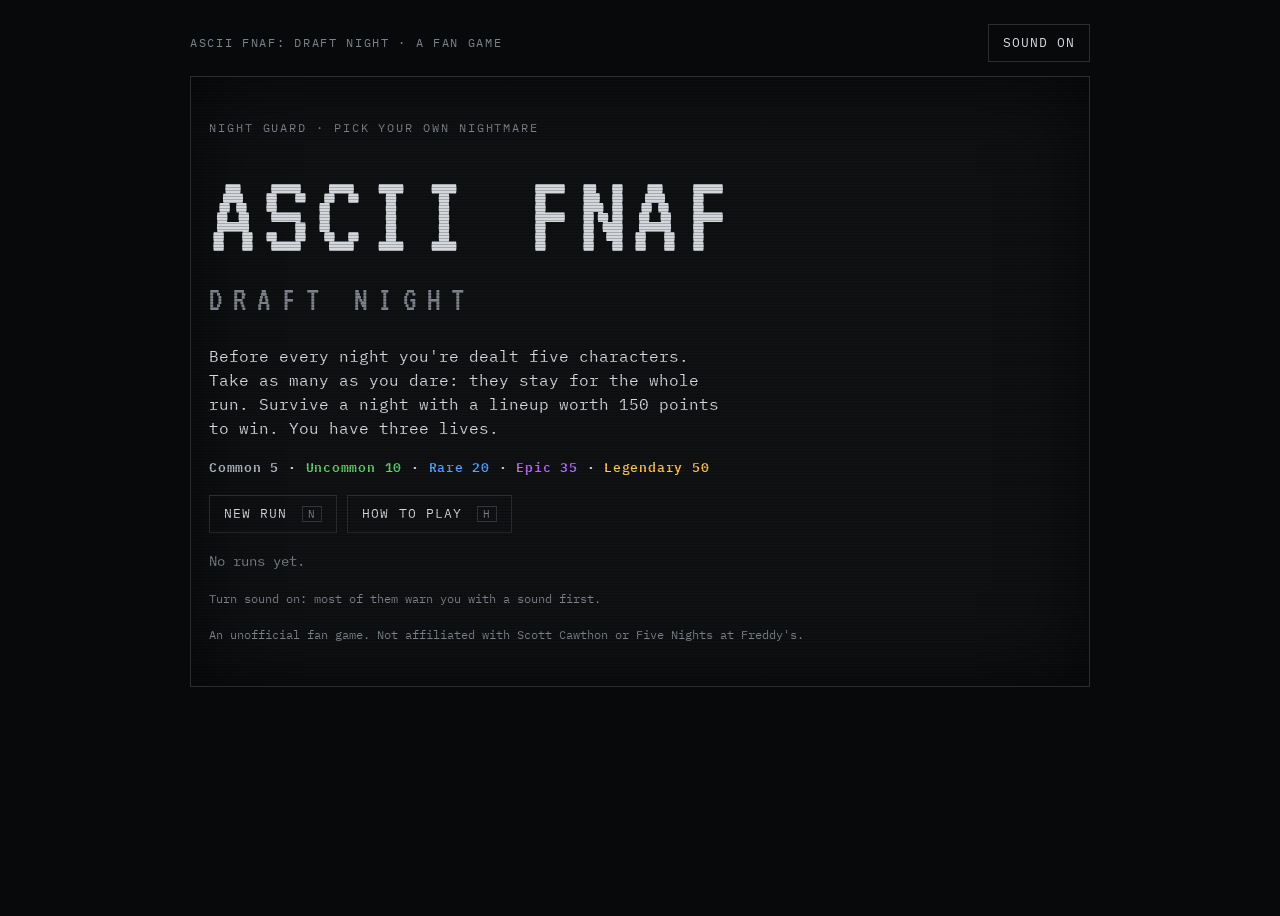
==== ascii-draft-night/index.html @ 937d6a28 "Draft Night: shorter nights (2 minutes) Each in-game hour is now 20 real seconds instead of 30. Powe" ====
<meta charset="utf-8">
<meta name="viewport" content="width=device-width, initial-scale=1">
<title>ASCII FNAF: Draft Night</title>
<!--
  =====================================================================
  index.html: the page STRUCTURE (what is on the screen).

  ASCII FNAF: Draft Night is a fan game. It is not affiliated with Scott
  Cawthon or Five Nights at Freddy's; the characters belong to their
  creator.

  This file only lists the pieces of the page: screens, buttons, empty
  boxes the game draws into. How they look lives in style.css, and what
  they do lives in the js/ folder (loaded at the very bottom).

  Note: there is no <!doctype>, <html>, <head> or <body> here on purpose.
  tools/build.js wraps the page in those for the website, and browsers
  also cope fine when you double-click this file to open it locally.
  The two <meta> lines at the very top are for that local case:
  "charset utf-8" makes symbols like ♥ display correctly, and
  "viewport" makes it fit a phone screen.

  The game has four screens, and only one is visible at a time
  (the others carry the `hidden` attribute):
    #scr-title  title screen (start or continue a run)
    #scr-pick   the pick screen: take characters for your lineup
    #scr-game   the night itself (HUD, office or monitor, controls)
    #scr-win    6 AM: on to the next night, or the run is won
  plus #scare (jumpscare and game over) and #howto ("How to play"),
  which cover the whole window.
  =====================================================================
-->
<link rel="preconnect" href="https://fonts.googleapis.com">
<link rel="preconnect" href="https://fonts.gstatic.com" crossorigin>
<link rel="stylesheet" href="https://fonts.googleapis.com/css2?family=IBM+Plex+Mono:wght@400;600&family=VT323&display=swap">
<link rel="stylesheet" href="style.css">

<div class="app">
  <div class="topbar">
    <span class="id">ASCII FNAF: Draft Night · a fan game</span>
    <button id="btnMute" type="button" aria-pressed="false">Sound on</button>
  </div>

  <div class="monitor">

    <!-- TITLE -->
    <section id="scr-title" class="title">
      <p class="eyebrow">Night guard · pick your own nightmare</p>
      <h1>ASCII FNAF</h1>
      <p class="line-tag">DRAFT NIGHT</p>
      <p class="tag-line">Before every night you're dealt five characters. Take as many as you dare: they stay for the whole run. Survive a night with a lineup worth 150 points to win. You have three lives.</p>
      <!-- The rarities and their points, filled by boot() in main.js. -->
      <p class="rarity-key" id="rarityKey"></p>
      <div class="menu">
        <button id="btnContinue" type="button" class="primary" hidden>Continue run <kbd>Enter</kbd></button>
        <button id="btnNewRun" type="button">New run <kbd>N</kbd></button>
        <button id="btnHowTitle" type="button">How to play <kbd>H</kbd></button>
      </div>
      <!-- Your records over every run, filled by renderTitle() in screens.js. -->
      <p class="best" id="recordLine"></p>
      <p class="keys">Turn sound on: most of them warn you with a sound first.</p>
      <p class="keys">An unofficial fan game. Not affiliated with Scott Cawthon or Five Nights at Freddy's.</p>
    </section>

    <!-- PICK SCREEN -->
    <section id="scr-pick" class="pick" hidden>
      <p class="eyebrow" id="pickEyebrow">Before night 1</p>
      <h2>PICK YOUR LINEUP</h2>
      <!-- Lives, points so far and the goal, filled by renderPick() in screens.js. -->
      <p class="run-status" id="runStatus"></p>
      <p class="lab">Tonight's cards: click to take or put back</p>
      <div class="cards" id="offer"></div>
      <!-- How the card you point at works. -->
      <p class="who-box" id="who" aria-live="polite"></p>
      <p class="lab" id="lineupLab">Your lineup</p>
      <div class="mini-roster lineup" id="lineup"></div>
      <p class="score" id="tonightLine"></p>
      <div class="setup-actions">
        <button id="btnBegin" type="button" class="primary">Start night <kbd>Enter</kbd></button>
        <button id="btnHowPick" type="button">How to play</button>
        <button id="btnTitle" type="button">Title</button>
      </div>
      <p class="keys">Point at a card to see how it works · 1–5 take or put back a card · Enter starts the night · Esc goes to the title</p>
    </section>

    <!-- GAME -->
    <section id="scr-game" hidden>
      <div class="hud">
        <div class="clock" id="clock">12:00 AM</div>
        <div class="meter"><span class="lab" id="nightLab">NIGHT 1</span><span class="hearts" id="hearts"></span></div>
        <div class="meter"><span class="lab">POWER</span><b id="pw">100%</b><span class="bars" id="pwbar"></span></div>
        <div class="meter"><span class="lab">HEAT</span><b id="heat">10%</b></div>
        <div class="meter"><span class="lab">USAGE</span><span class="bars" id="usage"></span></div>
      </div>
      <!-- Funtime Freddy's lines as subtitles (only on nights with him), filled by render.js. -->
      <p class="subtitle" id="subtitle" hidden></p>

      <div class="viewport" id="viewport">
        <div class="office" id="office">
          <pre class="art" id="doorL" data-door="L" aria-label="Left door"></pre>
          <pre class="art" id="officeArt" aria-hidden="true"></pre>
          <pre class="art" id="doorR" data-door="R" aria-label="Right door"></pre>
        </div>
        <!-- THE MONITOR: raised with the Camera button. A CAMS tab (a camera feed and the map) and,
             on nights with something in the vents, a VENTS tab (the vent map with its audio lures). -->
        <div class="cams" id="cams" hidden>
          <div class="tabs" id="tabs">
            <button type="button" data-tab="cams">Cams <kbd>C</kbd></button>
            <button type="button" data-tab="vents">Vents <kbd>V</kbd></button>
          </div>
          <div class="cam-pane" id="camPane">
            <div class="feed">
              <div class="feed-head"><span id="feedName">CAM 1 · SHOW STAGE</span><span class="rec">REC</span></div>
              <pre class="art" id="feed"></pre>
              <div class="wind" id="wind" hidden>
                <span class="bars" id="windBar"></span>
                <button id="btnWind" type="button">Wind <kbd>W</kbd></button>
              </div>
            </div>
            <!-- Each map button has an empty .mw span for its warning (the music box's ♪!). -->
            <div class="map" id="map">
              <button type="button" data-room="prize" style="grid-area:prize">CAM 6<br>Prize corner<span class="mw"></span></button>
              <button type="button" data-room="stage" style="grid-area:stage">CAM 1<br>Show stage<span class="mw"></span></button>
              <button type="button" data-room="parts" style="grid-area:parts">CAM 8<br>Parts &amp; service<span class="mw"></span></button>
              <button type="button" data-room="cove" style="grid-area:cove">CAM 3<br>Pirate cove<span class="mw"></span></button>
              <button type="button" data-room="dining" style="grid-area:dining">CAM 2<br>Dining area<span class="mw"></span></button>
              <button type="button" data-room="audit" style="grid-area:audit">CAM 7<br>Auditorium<span class="mw"></span></button>
              <button type="button" data-room="whall" style="grid-area:whall">CAM 4<br>West hall<span class="mw"></span></button>
              <span class="you">YOU</span>
              <button type="button" data-room="ehall" style="grid-area:ehall">CAM 5<br>East hall<span class="mw"></span></button>
            </div>
          </div>
          <div class="vent-pane" id="ventPane" hidden>
            <div class="vent-map" id="ventMap"></div>
            <p class="keys" id="ventNote"></p>
          </div>
        </div>
        <!-- The flashlight's circle of light; render.js moves it to the pointer. -->
        <div class="beam" id="beam" hidden></div>
        <!-- Shadow Bonnie's darkness: covers the office except a hole where the flashlight shines. -->
        <div class="dark-shade" id="darkShade" hidden></div>
        <!-- The mask: covers the whole view except two eye holes. An SVG is a drawing made of shapes;
             "evenodd" means the two ovals are cut OUT of the big rectangle, leaving holes.
             It sits inside a <div> because only normal page elements understand `hidden`. -->
        <div class="mask-view" id="maskView" hidden aria-hidden="true">
          <svg viewBox="0 0 100 100" preserveAspectRatio="none">
            <path fill-rule="evenodd" d="M0 0H100V100H0Z M23 50a12.5 15 0 1 0 25 0a12.5 15 0 1 0 -25 0Z M52 50a12.5 15 0 1 0 25 0a12.5 15 0 1 0 -25 0Z"/>
          </svg>
        </div>
        <!-- The heat: a red glow that creeps up from the bottom of the view as the office gets hot. -->
        <div class="heat-glow" id="heatGlow"></div>
        <!-- Lolbit's LOL screen: covers the view and blocks clicks under it until you type L O L
             (or tap the three letters). render.js shows it and lights up the letters already typed. -->
        <div class="lolbit" id="lolbit" hidden>
          <pre class="art c-lol" id="lolFace"></pre>
          <p class="lol-word">LOL</p>
          <div class="lol-keys" id="lolKeys">
            <button type="button" data-letter="l">L</button>
            <button type="button" data-letter="o">O</button>
            <button type="button" data-letter="l">L</button>
          </div>
          <p class="lol-hint">type L O L</p>
        </div>
      </div>

      <div class="controls">
        <button id="btnL" type="button"><span>Left door<kbd>A</kbd></span><span class="state" id="stL">OPEN</span></button>
        <button id="btnCam" type="button"><span>Camera<kbd>Space</kbd></span><span class="state"><span id="stCam">DOWN</span><span class="warn" id="camWarn" hidden> · ♪! WIND</span></span></button>
        <button id="btnR" type="button"><span>Right door<kbd>D</kbd></span><span class="state" id="stR">OPEN</span></button>
        <button id="btnFlash" type="button" class="hold"><span>Flashlight<kbd>F</kbd></span><span class="state" id="stFlash">HOLD</span></button>
        <button id="btnMask" type="button"><span>Mask<kbd>W</kbd></span><span class="state" id="stMask">OFF</span></button>
        <button id="btnFan" type="button"><span>Fan<kbd>E</kbd></span><span class="state" id="stFan">OFF</span></button>
        <!-- Only shown on nights with Springtrap or Circus Baby. -->
        <button id="btnShock" type="button" hidden><span>Shock<kbd>X</kbd></span><span class="state" id="stShock">READY</span></button>
      </div>
      <p class="keys hint">Hold F or the right mouse button to shine the flashlight where the mouse points (office, doorways and cameras) · E fan · X shock the camera you're on · C cams · V vents · 1–8 cameras · on VENTS, arrow keys pick a vent and Enter lures it · W: mask in the office, wind on CAM 6 · P pauses · M sound</p>

      <div class="overlay" id="pause" hidden>
        <h2>PAUSED</h2>
        <div class="menu">
          <button id="btnResume" type="button" class="primary">Resume <kbd>P</kbd></button>
          <button id="btnHowPause" type="button">How to play</button>
          <button id="btnQuit" type="button">Quit to title</button>
        </div>
        <p class="keys">Quitting keeps your run: next time this night starts again from 12 AM.</p>
        <!-- Who is on tonight, filled by showPause() in screens.js. -->
        <p class="eyebrow">On tonight</p>
        <p class="who-box" id="pauseInfo"></p>
        <div class="mini-roster" id="pauseRoster"></div>
      </div>
    </section>

    <!-- 6 AM -->
    <section id="scr-win" class="endcard" hidden>
      <p class="eyebrow" id="winEyebrow">Night 1 complete</p>
      <div class="big" id="winBig">6:00 AM</div>
      <p id="winMsg">You made it to morning.</p>
      <div class="mini-roster lineup" id="winLineup"></div>
      <p class="best" id="winRecord"></p>
      <div class="menu">
        <button id="btnNext" type="button" class="primary">Pick characters <kbd>Enter</kbd></button>
        <button id="btnNewRunWin" type="button" class="primary">New run <kbd>Enter</kbd></button>
        <button id="btnTitleWin" type="button">Title</button>
      </div>
    </section>
  </div>
</div>

<!-- JUMPSCARE / GAME OVER -->
<div id="scare" hidden>
  <pre class="art" id="scareArt"></pre>
  <div id="scareMsg" hidden>
    <h2 id="loseTitle">GAME OVER</h2>
    <p id="loseMsg"></p>
    <p class="hearts big-hearts" id="loseLives"></p>
    <div class="menu">
      <button id="btnRetry" type="button" class="primary">Retry night <kbd>Enter</kbd></button>
      <button id="btnNewRunLose" type="button" class="primary">New run <kbd>Enter</kbd></button>
      <button id="btnTitleLose" type="button">Title</button>
    </div>
  </div>
</div>

<!-- HOW TO PLAY -->
<div id="howto" hidden>
  <div class="howto-card" role="dialog" aria-modal="true" aria-labelledby="howtoTitle">
    <h2 id="howtoTitle">HOW TO PLAY</h2>
    <p class="lab">The run</p>
    <ul>
      <li>A run is several nights in a row. Before each night you're shown <b>5 cards</b>. Take as many as you like (or none): they join your <b>lineup</b> for the rest of the run, and everyone in your lineup is out there every night.</li>
      <li>Each character has a rarity: <b class="r-common">Common 5</b>, <b class="r-uncommon">Uncommon 10</b>, <b class="r-rare">Rare 20</b>, <b class="r-epic">Epic 35</b> and <b class="r-legendary">Legendary 50</b> points. Rarer ones are harder and turn up less often.</li>
      <li><b>Survive a night with a lineup worth 150 points or more and you win the run.</b></li>
      <li>You have <b>3 lives</b>. Getting caught (or passing out from the heat) costs one, and you replay that night with the same lineup. Lose all three and the run is over.</li>
    </ul>
    <p class="lab">The office</p>
    <ul>
      <li>Survive from 12 AM to 6 AM. Each hour lasts 20 real seconds, so a night takes 2 minutes.</li>
      <li>The monitor, each closed door, the flashlight and the fan each use the same amount of power. The mask and the audio lures are free. If the power runs out, everything shuts off and Freddy finds you in the dark.</li>
      <li>The office <b>heats up</b> all night. Switch the fan on to cool it down; at 100% you pass out.</li>
      <li>The flashlight lights up the area around your mouse pointer (hold F or the right mouse button). It works in the office, in the doorways (only while that door is open) and on the cameras.</li>
      <li>Keep an eye on the two <b>windows</b> next to the doors: some things only show up there.</li>
      <li>On nights with someone it works on, the <b>controlled shock</b> (X, or the Shock button) zaps the camera you're looking at. Each shock costs a little power.</li>
      <li>The monitor has a <b>CAMS</b> tab and, when something is in the vents, a <b>VENTS</b> tab. On VENTS, click a vent to play an audio lure there: anyone in a vent next to it may follow it and stay to listen.</li>
    </ul>
    <p class="lab">The characters</p>
    <!-- One line per character, filled by buildHowto() in screens.js from each character's desc. -->
    <ul id="howtoChars"></ul>
    <div class="table-wrap">
      <table>
        <tr><td>Left / right door</td><td>A / D, or click the door or its button</td></tr>
        <tr><td>Monitor up / down</td><td>Space or S, or the Camera button</td></tr>
        <tr><td>Cams / vents tab</td><td>C / V, or the tabs on the monitor</td></tr>
        <tr><td>Pick a camera</td><td>1 to 8, or click a room on the map</td></tr>
        <tr><td>Audio lure</td><td>On the VENTS tab: click a vent, or pick one with the arrow keys and press Enter</td></tr>
        <tr><td>Flashlight</td><td>Hold F or the right mouse button (or hold the Flashlight button) and point with the mouse</td></tr>
        <tr><td>Mask</td><td>W in the office, or the Mask button (not with the monitor up)</td></tr>
        <tr><td>Fan</td><td>E, or the Fan button</td></tr>
        <tr><td>Controlled shock</td><td>X, or the Shock button, with the monitor up</td></tr>
        <tr><td>Bonnet's nose, Nightmare Chica's cupcake</td><td>Click them</td></tr>
        <tr><td>Wind the music box</td><td>W or the Wind button while on CAM 6</td></tr>
        <tr><td>Chica's cupcakes</td><td>Click them</td></tr>
        <tr><td>Lolbit's screen</td><td>Type L, O, L (or tap the letters)</td></tr>
        <tr><td>Pause</td><td>P or Esc</td></tr>
        <tr><td>Sound</td><td>M, or the button at the top</td></tr>
      </table>
    </div>
    <div class="menu"><button id="btnHowClose" type="button" class="primary">Got it <kbd>Esc</kbd></button></div>
  </div>
</div>

<!--
  The game's code, split by job. ORDER MATTERS: each file can use
  things defined in the files above it, so the basics load first and
  main.js (which starts the game) loads last.
-->
<script src="js/helpers.js"></script>  <!-- tiny tools: $, store, pick, rand, shuffle -->
<script src="js/config.js"></script>   <!-- numbers to tweak: the run, power, heat, each character -->
<script src="js/data.js"></script>     <!-- rooms, cameras, vents, rarities and the characters -->
<script src="js/sound.js"></script>    <!-- every sound effect, generated in code -->
<script src="js/art.js"></script>      <!-- ASCII pictures and the tools that draw them -->
<script src="js/run.js"></script>      <!-- the run: lives, your lineup, the cards on the pick screen -->
<script src="js/game.js"></script>     <!-- the rules of a night: moving, doors, power, winning, losing -->
<script src="js/render.js"></script>   <!-- draws the night onto the screen -->
<script src="js/screens.js"></script>  <!-- switching screens, the pick screen, how to play -->
<script src="js/input.js"></script>    <!-- mouse and keyboard controls -->
<script src="js/main.js"></script>     <!-- the game loop, and starting everything up -->
---- ascii-draft-night/style.css ----
/* =====================================================================
   style.css: how everything LOOKS (colors, fonts, sizes, layout).

   CSS never changes what the game DOES; it only styles the HTML in
   index.html. Each rule is "selector { property: value; }":
     .monitor   means "every element with class="monitor""
     #scare     means "the element with id="scare""
     button     means "every <button>"

   The look (the owner's choice, "mixed by rarity"): a plain grey office
   and screens, so the color comes from the characters themselves and
   from the RARITY colors of their cards: grey common, green uncommon,
   blue rare, purple epic, gold legendary.
   The look is deliberately dark only (an old security monitor).
   ===================================================================== */

/* ---------- design tokens ----------
   "--name: value" defines a CSS variable; var(--name) uses it.
   Change a color here and it changes everywhere it is used. */
:root {
  --bg: #08090a;
  --panel: #101113;
  --line: #2a2d32;
  --fg: #d4d7dc;      /* the light grey of the screen */
  --dim: #7c818a;
  --faint: #33363c;
  --danger: #ff5546;
  /* The rarities: every card, label and lineup chip uses these. */
  --r-common: #b4bac4;
  --r-uncommon: #5fd16a;
  --r-rare: #4ea3ff;
  --r-epic: #b56bff;
  --r-legendary: #ffc23d;
  /* One color per character (the c- classes below use them). Freddy, Bonnie, Chica, Toy Bonnie,
     Toy Chica and the Puppet have the same colors as in ASCII FNAF: Line 1. */
  --c-fre: #c98a4b;   /* Freddy: brown bear */
  --c-bon: #8f86ff;   /* Bonnie: blue-purple */
  --c-chi: #f2ee6b;   /* Chica: lemon yellow */
  --c-tbn: #5aa8ff;   /* Toy Bonnie: bright blue */
  --c-tch: #ffc94a;   /* Toy Chica: warm yellow */
  --c-pup: #f2f2f2;   /* the Puppet: white mask */
  --c-nfr: #b35c3a;   /* Nightmare Freddy: dark, rotten brown */
  --c-trs: #a8a070;   /* the Trash gang: dusty junk khaki */
  --c-lol: #ffb36b;   /* Lolbit: light orange */
  --c-fox: #e2483a;   /* Foxy: red */
  --c-gol: #ffd84a;   /* Golden Freddy: gold */
  --c-tfr: #b8723c;   /* Toy Freddy: shiny brown */
  --c-nbn: #5a5cd0;   /* Nightmare Bonnie: deep indigo blue */
  --c-bnt: #ff8fd0;   /* Bonnet: pink */
  --c-wbn: #7d93c9;   /* Withered Bonnie: faded blue */
  --c-wfx: #b8604e;   /* Withered Foxy: faded red */
  --c-spr: #8f9a4e;   /* Springtrap: rotten olive green */
  --c-nch: #d9b928;   /* Nightmare Chica: dirty dark yellow */
  --c-bab: #f3dccf;   /* Circus Baby: her pale face (red-orange pigtails, green eyes) */
  --c-sbn: #0a0a0a;   /* Shadow Bonnie: black (outlined in white so it shows) */
  --c-plu: #a3a34a;   /* Plushtrap: a brown-green plush */
  --c-ffr: #f4eef8;   /* Funtime Freddy: white (magenta hat and bow tie, Bon-Bon in blue) */
  --c-wfr: #9a6a3c;   /* Withered Freddy: a faded, dusty brown */
  --c-ffx: #f7eef3;   /* Funtime Foxy: white (pink snout and ears, yellow eyes) */
  --c-nfb: #d6a630;   /* Nightmare Fredbear: gold (purple hat and bow tie) */
  --font-display: "VT323", "IBM Plex Mono", ui-monospace, Menlo, Consolas, monospace;
  --font-mono: "IBM Plex Mono", ui-monospace, Menlo, Consolas, monospace;
  /* The size of the ASCII pictures: the office row is 68 characters wide (two 12-wide doors and the
     44-wide office), so on a narrow screen the letters shrink to fit. */
  --art: min(15px, calc((100vw - 60px) / 69));
  color-scheme: dark;
}
html, body { min-height: 100%; }
body {
  background: var(--bg);
  color: var(--fg);
  font-family: var(--font-mono);
  font-size: 14px;
  line-height: 1.5;
  box-sizing: border-box;
  padding-left: max(16px, env(safe-area-inset-left, 0px));
  padding-right: max(16px, env(safe-area-inset-right, 0px));
  padding-block: 16px 24px;
  overflow-x: hidden;
}
* { box-sizing: border-box; }

/* The game hides screens with the HTML `hidden` attribute. Browsers hide those by default,
   but any rule that sets `display` (like `#scare { display: flex }`) would win and show
   them anyway. !important makes `hidden` always win. */
[hidden] { display: none !important; }

.app { max-width: 900px; margin: 0 auto; display: flex; flex-direction: column; gap: 14px; }
.topbar { display: flex; justify-content: space-between; align-items: center; gap: 12px; color: var(--dim); font-size: 12px; letter-spacing: .14em; text-transform: uppercase; }
.topbar .id { white-space: nowrap; overflow: hidden; text-overflow: ellipsis; }
.topbar button { white-space: nowrap; flex: none; }

.monitor {
  position: relative;
  border: 1px solid var(--line);
  background: var(--panel);
  padding: 18px;
  overflow: hidden;
  box-shadow: inset 0 0 80px rgba(0,0,0,.65);
}
/* The faint horizontal "scanlines" of an old monitor: a see-through stripe pattern laid on top. */
.monitor::after {
  content: "";
  position: absolute; inset: 0;
  pointer-events: none;
  background: repeating-linear-gradient(to bottom, rgba(0,0,0,0) 0 2px, rgba(0,0,0,.22) 2px 3px);
}

button {
  font: inherit;
  font-size: 13px;
  color: var(--fg);
  background: transparent;
  border: 1px solid var(--line);
  padding: 8px 14px;
  cursor: pointer;
  letter-spacing: .08em;
  text-transform: uppercase;
}
button:hover { border-color: var(--fg); }
button:focus-visible { outline: 2px solid var(--fg); outline-offset: 2px; }
button.primary { background: var(--fg); color: var(--bg); border-color: var(--fg); font-weight: 600; }
button.primary:hover { background: transparent; color: var(--fg); }
kbd { font: inherit; font-size: 11px; color: var(--dim); border: 1px solid var(--faint); padding: 0 5px; margin-left: 6px; }
button.primary kbd { color: inherit; border-color: currentColor; }

h1, h2 { font-family: var(--font-display); font-weight: 400; margin: 0; line-height: 1; text-wrap: balance; }
/* clamp(smallest, preferred, largest): 14vw is 14% of the window width, so the title shrinks on phones. */
h1 { font-size: clamp(40px, 14vw, 120px); letter-spacing: .04em; }
h2 { font-size: clamp(38px, 8vw, 56px); letter-spacing: .04em; }
p { margin: 0; }
.eyebrow { color: var(--dim); font-size: 12px; letter-spacing: .16em; text-transform: uppercase; }
.lab { color: var(--dim); font-size: 12px; letter-spacing: .14em; text-transform: uppercase; }
.keys { color: var(--dim); font-size: 12px; }
.dim { color: var(--dim); }
.kills { color: var(--danger); }

/* ---------- rarity colors ---------- */
.r-common { color: var(--r-common); --rc: var(--r-common); }
.r-uncommon { color: var(--r-uncommon); --rc: var(--r-uncommon); }
.r-rare { color: var(--r-rare); --rc: var(--r-rare); }
.r-epic { color: var(--r-epic); --rc: var(--r-epic); }
.r-legendary { color: var(--r-legendary); --rc: var(--r-legendary); }
/* Lives: red hearts. */
.hearts { color: var(--danger); letter-spacing: .1em; font-family: var(--font-mono); }

/* ---------- ASCII art ----------
   Every drawing lives in a <pre> ("preformatted") block, which keeps spaces and line breaks
   exactly as written. A monospace font makes every character the same width, so columns line up. */
pre.art { font-family: var(--font-mono); font-size: var(--art); line-height: 1.18; margin: 0; white-space: pre; }
/* Clicking (or double-clicking) the game shouldn't highlight the ASCII pictures as text:
   user-select: none switches text selection off for these. */
pre.art, .viewport, .hud, .controls, .map, .feed-head, .wind, .icon, .cards, .lvrow .ctrl, #scare pre {
  user-select: none; -webkit-user-select: none;
}
/* Each character's color. b.c-bon makes "Bonnie" in a sentence bold in his color too. */
.c-fre { color: var(--c-fre); } .c-bon { color: var(--c-bon); } .c-chi { color: var(--c-chi); }
.c-tbn { color: var(--c-tbn); } .c-tch { color: var(--c-tch); } .c-pup { color: var(--c-pup); }
.c-nfr { color: var(--c-nfr); } .c-trs { color: var(--c-trs); } .c-lol { color: var(--c-lol); }
.c-fox { color: var(--c-fox); } .c-gol { color: var(--c-gol); } .c-tfr { color: var(--c-tfr); }
.c-nbn { color: var(--c-nbn); } .c-bnt { color: var(--c-bnt); } .c-wbn { color: var(--c-wbn); }
.c-wfx { color: var(--c-wfx); } .c-spr { color: var(--c-spr); } .c-nch { color: var(--c-nch); }
.c-bab { color: var(--c-bab); } .c-sbn { color: var(--c-sbn); } .c-plu { color: var(--c-plu); }
.c-ffr { color: var(--c-ffr); } .c-wfr { color: var(--c-wfr); } .c-ffx { color: var(--c-ffx); }
.c-nfb { color: var(--c-nfb); }
/* Shadow Bonnie is black: a thin white glow outlines each character, or he'd vanish on the dark screen. */
.c-sbn { text-shadow: 0 0 1px #fff, 0 0 1px #fff, 0 0 2px #fff; }
/* [class*="c-"] means "any element whose class contains c-": every character's drawing is bold. */
pre [class*="c-"] { font-weight: 600; }
/* Accent colors: a second color on parts of the drawings (the masks in art.js). They come after the
   character colors above, so on a cell with both classes the accent wins. */
.acc-red { color: #ff4a4a; } .acc-orange { color: #ffa21f; } .acc-yellow { color: #f2ee6b; }
.acc-green { color: #8fe39a; } .acc-blue { color: #6fb7ff; } .acc-violet { color: #b04dff; }
.acc-pink { color: #ff4fa3; } .acc-gold { color: #ffc94a; } .acc-sky { color: #9fe3ff; }
.acc-white { color: #ffffff; text-shadow: 0 0 4px #fff; } .acc-grey { color: #b9c2cc; }
/* Black parts (hats, bow ties). Black alone would vanish on the dark background, so a thin white glow
   (text-shadow) outlines each character. */
.acc-black { color: #0a0a0a; text-shadow: 0 0 1px #fff, 0 0 1px #fff, 0 0 2px #fff, 0 0 3px rgba(255,255,255,.5); }
/* A character's tiny 3-line face (ICONS in art.js). white-space: pre keeps its lines and spaces
   exactly as drawn; the mono font keeps its columns lined up. */
.icon { display: inline-block; white-space: pre; font-family: var(--font-mono); font-weight: 600; font-size: 13px; line-height: 1.05; }
.icon.big { font-size: 16px; }
.face-mini { white-space: pre; font-family: var(--font-mono); font-weight: 600; }
.blink { animation: blink 0.8s steps(2) infinite; }
.door { color: var(--dim); }
/* Something in the flashlight's beam (a Freddle): it glows. */
.shone { text-shadow: 0 0 8px #fff; color: #fffbe8; }
/* Bonnie's and Chica's eyes in a dark doorway: a soft glow in their own color (currentColor). */
.door-eyes { font-weight: 600; text-shadow: 0 0 6px currentColor, 0 0 2px currentColor; }
/* The office windows' glass, and the desk fan (bright and glowing while it's on). */
.glass { color: #3d4a57; background: rgba(60,80,100,.12); }
.fan { color: var(--dim); }
.fan.on { color: #cfe8ff; text-shadow: 0 0 4px #9fd0ff; }
/* Chica's cupcakes: small, so they glow and blink a little to be findable. */
.cupcake { text-shadow: 0 0 6px currentColor; animation: blink 1.2s steps(2) infinite; cursor: pointer; }
/* Nightmare Chica's hidden cupcake: dim, no glow, so it blends into the room. */
.hidden-cup { opacity: .55; font-weight: 400 !important; }
/* Funtime Foxy's show sign on CAM 1, lit up. */
.showsign { color: #fff3c4; font-weight: 600; text-shadow: 0 0 8px var(--c-ffx), 0 0 2px #fff; }
/* The controlled shock: the camera picture flashes white-blue for a moment. */
#feed.zap { color: #cfe8ff; text-shadow: 0 0 6px #9fd0ff; background: rgba(160,210,255,.12); }
/* Funtime Freddy's subtitles: one line in a strip above the view. */
.subtitle { min-height: 1.6em; margin-top: 8px; text-align: center; font-size: 14px; letter-spacing: .04em; }
/* Shadow Bonnie's darkness: almost black, except a hole where the flashlight shines (--x, --y and --r,
   the hole's size, are set by render.js; --r is 0 when the flashlight is off). */
.dark-shade { position: absolute; inset: 0; pointer-events: none; z-index: 2;
  background: radial-gradient(circle var(--r, 0px) at var(--x, 50%) var(--y, 50%), transparent 0 55%, rgba(3,3,4,.97) 100%); }
.wind { display: flex; flex-wrap: wrap; align-items: center; justify-content: space-between; gap: 8px 12px; }
.wind .bars { white-space: pre; font-variant-numeric: tabular-nums; }
.warn { color: var(--c-pup); font-weight: 600; animation: blink 0.8s steps(2) infinite; }

/* ---------- title ---------- */
.title { display: flex; flex-direction: column; gap: 18px; padding-block: 24px; }
.title .tag-line { font-size: 16px; max-width: 52ch; }
/* "DRAFT NIGHT" under the big title, in the display font. */
.title .line-tag { font-family: var(--font-display); font-size: 34px; letter-spacing: .3em; color: var(--dim); margin-top: -18px; }
.rarity-key { font-size: 13px; letter-spacing: .06em; font-weight: 600; }
.menu { display: flex; flex-wrap: wrap; gap: 10px; }
.best { color: var(--dim); }
.best b { color: var(--fg); font-weight: 600; }

/* ---------- the pick screen ---------- */
.pick { display: flex; flex-direction: column; gap: 16px; }
.run-status { font-size: 15px; }
.run-status b { font-weight: 600; }
/* The five cards. repeat(auto-fit, minmax(140px, 1fr)) fits as many 140px-or-wider columns as the
   screen has room for (5 on a computer, 2 on a phone) and shares out the space left over. */
.cards { display: grid; grid-template-columns: repeat(auto-fit, minmax(140px, 1fr)); gap: 10px; }
/* A card: a border in its rarity's color (--rc, set by the r- classes above). Its text stays light
   grey; only the rarity label is colored. */
.card {
  position: relative;
  display: flex; flex-direction: column; align-items: center; gap: 6px;
  padding: 14px 8px 10px;
  border: 1px solid var(--rc);
  color: var(--fg);
  text-transform: none;
  box-shadow: inset 0 0 0 1px transparent;
}
.card:hover { box-shadow: inset 0 0 0 1px var(--rc), 0 0 14px -4px var(--rc); }
.card .rar { color: var(--rc); font-size: 11px; letter-spacing: .14em; text-transform: uppercase; font-weight: 600; }
.card .name { font-weight: 600; font-size: 13px; letter-spacing: .06em; text-transform: uppercase; line-height: 1.2; min-height: 2.4em; display: grid; place-items: center; text-align: center; }
.card .where { color: var(--dim); font-size: 10px; letter-spacing: .12em; }
.card .key { position: absolute; top: 4px; left: 7px; color: var(--dim); font-size: 11px; }
.card .kills { position: absolute; top: 4px; right: 7px; font-size: 11px; }
.card .taken-tag { font-size: 11px; letter-spacing: .14em; color: var(--dim); border: 1px solid var(--faint); padding: 1px 8px; }
/* A taken card: filled with a wash of its rarity color, with a ✓ TAKEN tag. */
.card.taken { background: color-mix(in srgb, var(--rc) 16%, transparent); box-shadow: inset 0 0 0 1px var(--rc); }
.card.taken .taken-tag { color: var(--bg); background: var(--rc); border-color: var(--rc); font-weight: 600; }
/* The info box under the cards (and on the pause panel): how the pointed-at character works. */
.who-box { border: 1px solid var(--line); padding: 10px 12px; min-height: 6.2em; color: var(--fg); font-size: 13px; line-height: 1.45; text-align: left; }
.who-box b { font-weight: 600; letter-spacing: .06em; }
.setup-actions { display: flex; flex-wrap: wrap; gap: 10px; align-items: center; }
.score b { font-weight: 600; }

/* Small cards for a lineup or roster: they wrap onto more lines when needed. */
.mini-roster { display: flex; flex-wrap: wrap; gap: 6px; }
.mini-card { display: flex; flex-direction: column; align-items: center; gap: 3px; width: 84px; padding: 6px 2px; border: 1px solid var(--rc, var(--line)); color: var(--fg); font-size: 10px; letter-spacing: .04em; text-transform: uppercase; text-align: center; }
.mini-card .icon { font-size: 11px; }
.mini-card b { font-weight: 600; line-height: 1.2; }
.mini-card .pts { color: var(--rc); }
/* A card just taken on this pick screen (it joins the lineup when the night starts). */
.mini-card.new { border-style: dashed; }

/* ---------- game ---------- */
.hud { display: flex; flex-wrap: wrap; align-items: baseline; justify-content: space-between; gap: 6px 20px; font-variant-numeric: tabular-nums; }
.clock { font-family: var(--font-display); font-size: 44px; line-height: 1; }
.meter { display: flex; align-items: baseline; gap: 8px; font-size: 13px; letter-spacing: .06em; }
.meter .lab { font-size: 11px; }
.meter b { font-family: var(--font-display); font-size: 30px; font-weight: 400; min-width: 4ch; text-align: right; }
.meter .bars { white-space: pre; }
.low { color: var(--danger); }
.viewport { position: relative; display: flex; justify-content: center; margin-top: 14px; min-height: calc(var(--art) * 1.18 * 16); }
.office { display: flex; justify-content: center; transition: color .3s; }
.office pre[data-door] { cursor: pointer; }
/* The flashlight shining into a doorway: it glows. */
.office pre.lit { background: rgba(255,250,220,.12); box-shadow: 0 0 18px rgba(255,250,220,.18); }
/* After a power-out everything goes dark. */
.office.dark { color: var(--faint); }
.office.dark .door, .office.dark .dim, .office.dark .fan, .office.dark .glass { color: #16181b; }

/* The flashlight: a soft circle of light centred on the pointer (--x and --y, set by render.js).
   radial-gradient draws a circle that's bright in the middle and fades out to nothing.
   pointer-events: none lets clicks pass straight through it. */
.beam { position: absolute; inset: 0; pointer-events: none; z-index: 1; mix-blend-mode: screen;
  background: radial-gradient(circle 70px at var(--x) var(--y), rgba(255,248,215,.32), rgba(255,248,215,.12) 60%, transparent 100%); }
/* The heat: a red glow rising from the bottom of the view. render.js sets its opacity (0 = invisible). */
.heat-glow { position: absolute; inset: 0; pointer-events: none; z-index: 1; opacity: 0;
  background: radial-gradient(ellipse at 50% 100%, rgba(255,74,36,.55), rgba(255,74,36,.15) 60%, transparent 90%); }
/* Wearing the mask: a dark mask covers the whole view, and you only see (and can only click)
   through its two eye holes. The holes let clicks through; the mask itself blocks them. */
.mask-view { position: absolute; inset: 0; pointer-events: none; z-index: 3; }
.mask-view svg { display: block; width: 100%; height: 100%; pointer-events: none; }
.mask-view path { fill: #0b0c0e; stroke: var(--dim); stroke-width: 1.5; vector-effect: non-scaling-stroke; pointer-events: visiblePainted; }
/* Lolbit's LOL screen: covers the view and catches every click under it (pointer-events: auto), so
   nothing under it can be clicked until L O L is typed. */
.lolbit { position: absolute; inset: 0; z-index: 4; display: flex; flex-direction: column; align-items: center; justify-content: center;
  gap: 4px; background: rgba(20,10,4,.94); border: 2px solid var(--c-lol); color: var(--c-lol); pointer-events: auto; text-align: center; }
.lolbit pre { font-size: var(--art); text-shadow: 0 0 8px currentColor; }
.lol-word { font-family: var(--font-display); font-size: clamp(30px, 8vw, 60px); line-height: 1; letter-spacing: .2em; text-shadow: 0 0 12px currentColor; }
.lol-keys { display: flex; gap: 10px; }
.lol-keys button { color: var(--c-lol); border-color: var(--c-lol); font-size: 20px; min-width: 48px; padding: 4px 12px; touch-action: none; }
.lol-keys button.done { background: var(--c-lol); color: var(--bg); }
.lol-hint { color: var(--dim); font-size: 12px; letter-spacing: .14em; text-transform: uppercase; }
/* On a phone the view is short: show just the LOL and its letters, without Lolbit's face. */
@media (max-width: 600px) { .lolbit pre { display: none; } }

/* The raised monitor: tabs on top, then the camera feed and its map (or the vent map). */
.cams { display: flex; flex-direction: column; gap: 10px; align-items: center; width: 100%; }
.cam-pane { display: flex; flex-wrap: wrap; gap: 14px; justify-content: center; align-items: flex-start; }
.cam-pane pre.art { font-size: min(15px, calc((100vw - 60px) / 41)); }
.tabs { display: flex; gap: 8px; }
.tabs button { padding: 5px 14px; font-size: 12px; }
.tabs button[aria-current="true"] { background: var(--fg); color: var(--bg); border-color: var(--fg); }
.tabs button[aria-current="true"] kbd { color: inherit; border-color: currentColor; }
/* The vent map: 3 rows of 5 vents, with "your office" after V15. grid-template-areas draws the layout
   with names; each vent button says which name it goes in (style="grid-area:v1" and so on). */
.vent-pane { display: flex; flex-direction: column; gap: 10px; align-items: center; width: 100%; }
.vent-map { display: grid; grid-template-columns: repeat(6, minmax(0, 1fr));
  grid-template-areas: "v1 v2 v3 v4 v5 ." "v6 v7 v8 v9 v10 ." "v11 v12 v13 v14 v15 you";
  gap: 6px; width: min(560px, 100%); }
.vent { display: flex; flex-direction: column; align-items: center; gap: 2px; padding: 6px 2px; text-transform: none; min-height: 64px; min-width: 0; touch-action: none; }
/* The vent the arrow keys have picked (Enter plays a lure there): a dashed outline. */
.vent.picked { outline: 1px dashed var(--fg); outline-offset: 2px; }
.vent .vn { color: var(--dim); font-size: 11px; letter-spacing: .1em; }
.vent .occ { font-family: var(--font-mono); font-size: 14px; }
.vent .mark { font-size: 10px; color: var(--dim); }
.vent.lured { border-color: var(--fg); background: rgba(212,215,220,.12); }
.vent.lured .mark { color: var(--fg); }
.vent-office { grid-area: you; display: grid; place-items: center; text-align: center; font-size: 11px; color: var(--dim); border: 1px dashed var(--faint); }
.feed { display: flex; flex-direction: column; gap: 6px; min-width: 0; }
.feed-head { display: flex; justify-content: space-between; gap: 12px; font-size: 12px; letter-spacing: .12em; }
.rec { color: var(--danger); }
.rec::before { content: "\25CF  "; animation: blink 1.2s steps(2) infinite; }
@keyframes blink { 50% { opacity: 0; } }
.map {
  display: grid;
  grid-template-columns: repeat(3, minmax(0, 1fr));
  grid-template-areas: "prize stage parts" "cove dining audit" "whall you ehall";
  gap: 6px;
  width: min(270px, 100%);
  align-self: center;
}
.map button { padding: 7px 4px; font-size: 11px; line-height: 1.3; letter-spacing: .04em; text-transform: none; }
.map button[aria-current="true"] { background: var(--fg); color: var(--bg); border-color: var(--fg); }
.map .mw { font-weight: 600; }
.map .you { grid-area: you; display: grid; place-items: center; font-size: 11px; color: var(--dim); border: 1px dashed var(--faint); padding: 7px 4px; }

/* Six or seven buttons: 4 across on a computer (3 on a phone, see the end of the file). */
.controls { display: grid; grid-template-columns: repeat(4, minmax(0, 1fr)); gap: 10px; margin-top: 16px; }
.controls button { padding: 12px 6px; display: flex; flex-direction: column; align-items: center; gap: 2px; }
.controls button .state { font-size: 11px; color: var(--dim); letter-spacing: .12em; }
.controls button.on { border-color: var(--fg); background: rgba(212,215,220,.12); }
.controls button.on .state { color: var(--fg); }
.controls button:disabled { opacity: .35; cursor: not-allowed; }
.controls button.hold { touch-action: none; user-select: none; -webkit-user-select: none; }
.hint { margin-top: 10px; text-align: center; }

.overlay {
  position: absolute; inset: 0; z-index: 5;
  background: rgba(8,9,10,.93);
  display: flex; flex-direction: column; align-items: center; justify-content: center; gap: 16px;
  padding: 20px; text-align: center;
  overflow-y: auto;   /* a long roster can scroll */
}
/* "safe center" centres the pause panel, but starts at the top if it's taller than the screen. */
#pause { justify-content: safe center; gap: 12px; }
/* flex-shrink: 0 stops the panel squashing its parts to fit; it scrolls instead. */
#pause > * { flex-shrink: 0; }
#pause .who-box { width: min(560px, 100%); min-height: 4.6em; }
#pause .mini-roster { justify-content: center; max-width: 640px; }

/* ---------- end screens ---------- */
.endcard { display: flex; flex-direction: column; gap: 16px; padding-block: 20px; }
.endcard .big { font-family: var(--font-display); font-size: clamp(72px, 18vw, 140px); line-height: .9; }

#scare {
  position: fixed; inset: 0; z-index: 50;
  background: var(--bg);
  display: flex; flex-direction: column; align-items: center; justify-content: center; gap: 18px;
  padding: max(16px, env(safe-area-inset-top, 0px)) max(16px, env(safe-area-inset-right, 0px)) max(16px, env(safe-area-inset-bottom, 0px)) max(16px, env(safe-area-inset-left, 0px));
  text-align: center;
  overflow-y: auto;
}
/* The jumpscare drawings are small, so they're shown big: about 2.2 times the usual size. */
#scareArt { font-size: min(5.4vw, 6.4vh); line-height: 1.1; text-shadow: 0 0 10px currentColor; }
#scareMsg { display: flex; flex-direction: column; align-items: center; gap: 14px; max-width: 60ch; }
#scareMsg h2 { color: var(--danger); }
.big-hearts { font-size: 28px; }
.shake { animation: shake .07s linear infinite; }
@keyframes shake { 0% { transform: translate(0,0) } 25% { transform: translate(-7px,4px) } 50% { transform: translate(6px,-5px) } 75% { transform: translate(-4px,-4px) } }

/* ---------- help ---------- */
#howto { position: fixed; inset: 0; z-index: 40; background: rgba(8,9,10,.95); display: flex; justify-content: center; align-items: flex-start; overflow-y: auto;
  padding: max(24px, env(safe-area-inset-top, 0px)) max(16px, env(safe-area-inset-right, 0px)) max(24px, env(safe-area-inset-bottom, 0px)) max(16px, env(safe-area-inset-left, 0px)); }
.howto-card { max-width: 660px; width: 100%; border: 1px solid var(--line); background: var(--panel); padding: 22px; display: flex; flex-direction: column; gap: 14px; }
.howto-card ul { margin: 0; padding-left: 18px; display: flex; flex-direction: column; gap: 6px; }
.howto-card table { border-collapse: collapse; width: 100%; font-size: 13px; }
.howto-card td { border-top: 1px solid var(--line); padding: 6px 8px 6px 0; vertical-align: top; }
.howto-card td:first-child { color: var(--dim); white-space: nowrap; }
.table-wrap { overflow-x: auto; }

/* ---------- small screens ----------
   @media rules only apply when their condition is true. This one kicks in on phones (560px wide or less). */
@media (max-width: 560px) {
  .monitor { padding: 12px; }
  .cards { grid-template-columns: repeat(2, minmax(0, 1fr)); gap: 8px; }
  .icon.big { font-size: 13px; }
  .mini-card { width: 66px; font-size: 9px; }
  .mini-card .icon { font-size: 10px; }
  .controls { grid-template-columns: repeat(3, minmax(0, 1fr)); }
  .controls button { font-size: 11px; }
  .controls kbd { display: none; }
  .meter b { font-size: 24px; }
  .clock { font-size: 36px; }
}
/* Some players turn on "reduce motion" in their system settings; respect it by switching off shaking and blinking. */
@media (prefers-reduced-motion: reduce) {
  .shake, .rec::before, .blink, .warn, .cupcake { animation: none; }
}
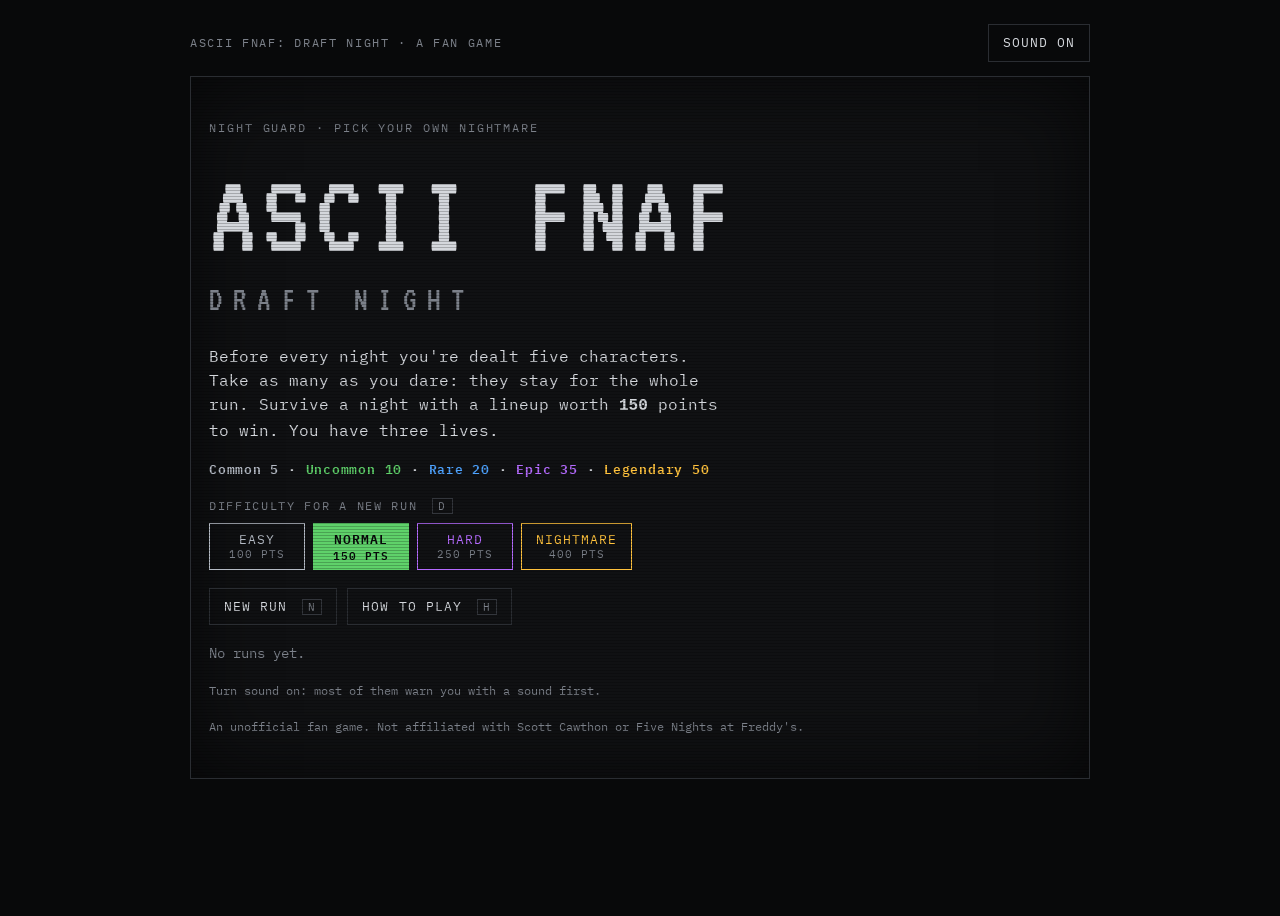
==== commit 0627183b: "Draft Night: difficulties, painted cameras, official-look Cookie Freddy and Munchie Difficulties (Ea" ====
--- a/ascii-draft-night/index.html
+++ b/ascii-draft-night/index.html
@@ -48,9 +48,14 @@
       <p class="eyebrow">Night guard · pick your own nightmare</p>
       <h1>ASCII FNAF</h1>
       <p class="line-tag">DRAFT NIGHT</p>
-      <p class="tag-line">Before every night you're dealt five characters. Take as many as you dare: they stay for the whole run. Survive a night with a lineup worth 150 points to win. You have three lives.</p>
+      <p class="tag-line">Before every night you're dealt five characters. Take as many as you dare: they stay for the whole run. Survive a night with a lineup worth <b id="goalText">150</b> points to win. You have three lives.</p>
       <!-- The rarities and their points, filled by boot() in main.js. -->
       <p class="rarity-key" id="rarityKey"></p>
+      <!-- The difficulty for a new run: one button per difficulty, filled by renderTitle() in screens.js. -->
+      <div class="diff-pick">
+        <p class="lab" id="diffLab">Difficulty for a new run <kbd>D</kbd></p>
+        <div class="diffs" id="diffs" role="group" aria-labelledby="diffLab"></div>
+      </div>
       <div class="menu">
         <button id="btnContinue" type="button" class="primary" hidden>Continue run <kbd>Enter</kbd></button>
         <button id="btnNewRun" type="button">New run <kbd>N</kbd></button>
@@ -128,6 +133,7 @@
               <button type="button" data-room="whall" style="grid-area:whall">CAM 4<br>West hall<span class="mw"></span></button>
               <span class="you">YOU</span>
               <button type="button" data-room="ehall" style="grid-area:ehall">CAM 5<br>East hall<span class="mw"></span></button>
+              <button type="button" data-room="kitchen" style="grid-area:kitchen">CAM 9 · Kitchen<span class="mw"></span></button>
             </div>
           </div>
           <div class="vent-pane" id="ventPane" hidden>
@@ -149,6 +155,13 @@
         </div>
         <!-- The heat: a red glow that creeps up from the bottom of the view as the office gets hot. -->
         <div class="heat-glow" id="heatGlow"></div>
+        <!-- Bonus characters that sit on your SCREEN, over the office and the monitor alike. render.js
+             places them (in percent of the view). Plush babies that climbed up hide the top corners;
+             Bounce pot bounces around (it never catches clicks); Munchie clings on and must be flicked off. -->
+        <pre class="art pb-corner left" id="pbCornerL" hidden aria-hidden="true"></pre>
+        <pre class="art pb-corner right" id="pbCornerR" hidden aria-hidden="true"></pre>
+        <pre class="art bouncepot" id="bouncepot" hidden aria-hidden="true"></pre>
+        <div class="munchie" id="munchie" hidden role="button" aria-label="Munchie: drag and flick it off"><pre class="art" id="munchieArt"></pre></div>
         <!-- Lolbit's LOL screen: covers the view and blocks clicks under it until you type L O L
              (or tap the three letters). render.js shows it and lights up the letters already typed. -->
         <div class="lolbit" id="lolbit" hidden>
@@ -173,7 +186,7 @@
         <!-- Only shown on nights with Springtrap or Circus Baby. -->
         <button id="btnShock" type="button" hidden><span>Shock<kbd>X</kbd></span><span class="state" id="stShock">READY</span></button>
       </div>
-      <p class="keys hint">Hold F or the right mouse button to shine the flashlight where the mouse points (office, doorways and cameras) · E fan · X shock the camera you're on · C cams · V vents · 1–8 cameras · on VENTS, arrow keys pick a vent and Enter lures it · W: mask in the office, wind on CAM 6 · P pauses · M sound</p>
+      <p class="keys hint">Hold F or the right mouse button to shine the flashlight where the mouse points (office, doorways and cameras) · E fan · X shock the camera you're on · C cams · V vents · 1–9 cameras · on VENTS, arrow keys pick a vent and Enter lures it · W: mask in the office, wind on CAM 6 · P pauses · M sound</p>
 
       <div class="overlay" id="pause" hidden>
         <h2>PAUSED</h2>
@@ -229,7 +242,8 @@
     <ul>
       <li>A run is several nights in a row. Before each night you're shown <b>5 cards</b>. Take as many as you like (or none): they join your <b>lineup</b> for the rest of the run, and everyone in your lineup is out there every night.</li>
       <li>Each character has a rarity: <b class="r-common">Common 5</b>, <b class="r-uncommon">Uncommon 10</b>, <b class="r-rare">Rare 20</b>, <b class="r-epic">Epic 35</b> and <b class="r-legendary">Legendary 50</b> points. Rarer ones are harder and turn up less often.</li>
-      <li><b>Survive a night with a lineup worth 150 points or more and you win the run.</b></li>
+      <li>Your office starts out grey. Every character you take paints one more part of it (the poster, the monitor, the door frames...) in the color of its rarity, so you can see your lineup grow. Each one also paints a camera room: your 1st pick paints CAM 1, your 2nd CAM 2, and so on.</li>
+      <li><b>Survive a night with a lineup worth the run's goal or more and you win the run.</b> The goal is set by the difficulty you pick on the title screen before a new run: Easy 100, Normal 150, Hard 250 or Nightmare 400 points.</li>
       <li>You have <b>3 lives</b>. Getting caught (or passing out from the heat) costs one, and you replay that night with the same lineup. Lose all three and the run is over.</li>
     </ul>
     <p class="lab">The office</p>
@@ -250,7 +264,7 @@
         <tr><td>Left / right door</td><td>A / D, or click the door or its button</td></tr>
         <tr><td>Monitor up / down</td><td>Space or S, or the Camera button</td></tr>
         <tr><td>Cams / vents tab</td><td>C / V, or the tabs on the monitor</td></tr>
-        <tr><td>Pick a camera</td><td>1 to 8, or click a room on the map</td></tr>
+        <tr><td>Pick a camera</td><td>1 to 9, or click a room on the map</td></tr>
         <tr><td>Audio lure</td><td>On the VENTS tab: click a vent, or pick one with the arrow keys and press Enter</td></tr>
         <tr><td>Flashlight</td><td>Hold F or the right mouse button (or hold the Flashlight button) and point with the mouse</td></tr>
         <tr><td>Mask</td><td>W in the office, or the Mask button (not with the monitor up)</td></tr>
@@ -259,6 +273,9 @@
         <tr><td>Bonnet's nose, Nightmare Chica's cupcake</td><td>Click them</td></tr>
         <tr><td>Wind the music box</td><td>W or the Wind button while on CAM 6</td></tr>
         <tr><td>Chica's cupcakes</td><td>Click them</td></tr>
+        <tr><td>Hand-unit</td><td>Mash any keys (or tap him) until he falls over</td></tr>
+        <tr><td>Munchie</td><td>Grab it and flick it off: drag and let go while still moving fast</td></tr>
+        <tr><td>Cookie Freddy</td><td>Click his coatings on the Kitchen camera (CAM 9)</td></tr>
         <tr><td>Lolbit's screen</td><td>Type L, O, L (or tap the letters)</td></tr>
         <tr><td>Pause</td><td>P or Esc</td></tr>
         <tr><td>Sound</td><td>M, or the button at the top</td></tr>
--- a/ascii-draft-night/style.css
+++ b/ascii-draft-night/style.css
@@ -40,7 +40,7 @@
   --c-tch: #ffc94a;   /* Toy Chica: warm yellow */
   --c-pup: #f2f2f2;   /* the Puppet: white mask */
   --c-nfr: #b35c3a;   /* Nightmare Freddy: dark, rotten brown */
-  --c-trs: #a8a070;   /* the Trash gang: dusty junk khaki */
+  --c-trs: #b58a5a;   /* Trash and the Gang: the brown of their wooden broomsticks (silver, blue and red as accents) */
   --c-lol: #ffb36b;   /* Lolbit: light orange */
   --c-fox: #e2483a;   /* Foxy: red */
   --c-gol: #ffd84a;   /* Golden Freddy: gold */
@@ -58,6 +58,15 @@
   --c-wfr: #9a6a3c;   /* Withered Freddy: a faded, dusty brown */
   --c-ffx: #f7eef3;   /* Funtime Foxy: white (pink snout and ears, yellow eyes) */
   --c-nfb: #d6a630;   /* Nightmare Fredbear: gold (purple hat and bow tie) */
+  /* The bonus characters. */
+  --c-slv: #f2d64b;   /* Salvage sign: a yellow warning sign */
+  --c-wmc: #ff6f8e;   /* Watermelon Chica: watermelon pink (a green rind) */
+  --c-hnd: #9ab3cc;   /* Hand-unit: steel blue-grey (a glowing blue screen) */
+  --c-bpt: #d9774a;   /* Bounce pot: terracotta (a green sprout) */
+  --c-mun: #c9cfd8;   /* Munchie: silver all over */
+  --c-ckf: #d6a35c;   /* Cookie Freddy: baked cookie (chocolate chips) */
+  --c-fen: #c0c8d0;   /* the Flamethrower endo: bare metal (orange flames) */
+  --c-pbb: #f3dccf;   /* Plush babies: pale, like Circus Baby (orange pigtails, green eyes) */
   --font-display: "VT323", "IBM Plex Mono", ui-monospace, Menlo, Consolas, monospace;
   --font-mono: "IBM Plex Mono", ui-monospace, Menlo, Consolas, monospace;
   /* The size of the ASCII pictures: the office row is 68 characters wide (two 12-wide doors and the
@@ -163,6 +172,9 @@
 .c-bab { color: var(--c-bab); } .c-sbn { color: var(--c-sbn); } .c-plu { color: var(--c-plu); }
 .c-ffr { color: var(--c-ffr); } .c-wfr { color: var(--c-wfr); } .c-ffx { color: var(--c-ffx); }
 .c-nfb { color: var(--c-nfb); }
+.c-slv { color: var(--c-slv); } .c-wmc { color: var(--c-wmc); } .c-hnd { color: var(--c-hnd); }
+.c-bpt { color: var(--c-bpt); } .c-mun { color: var(--c-mun); } .c-ckf { color: var(--c-ckf); }
+.c-fen { color: var(--c-fen); } .c-pbb { color: var(--c-pbb); }
 /* Shadow Bonnie is black: a thin white glow outlines each character, or he'd vanish on the dark screen. */
 .c-sbn { text-shadow: 0 0 1px #fff, 0 0 1px #fff, 0 0 2px #fff; }
 /* [class*="c-"] means "any element whose class contains c-": every character's drawing is bold. */
@@ -173,6 +185,8 @@
 .acc-green { color: #8fe39a; } .acc-blue { color: #6fb7ff; } .acc-violet { color: #b04dff; }
 .acc-pink { color: #ff4fa3; } .acc-gold { color: #ffc94a; } .acc-sky { color: #9fe3ff; }
 .acc-white { color: #ffffff; text-shadow: 0 0 4px #fff; } .acc-grey { color: #b9c2cc; }
+.acc-dark { color: #3b3f46; }   /* a dark fill, like Munchie's black eyelids */
+.acc-brown { color: #b0682f; text-shadow: 0 0 3px rgba(176,104,47,.5); }   /* chocolate (Cookie Freddy) */
 /* Black parts (hats, bow ties). Black alone would vanish on the dark background, so a thin white glow
    (text-shadow) outlines each character. */
 .acc-black { color: #0a0a0a; text-shadow: 0 0 1px #fff, 0 0 1px #fff, 0 0 2px #fff, 0 0 3px rgba(255,255,255,.5); }
@@ -216,6 +230,13 @@
 .title .line-tag { font-family: var(--font-display); font-size: 34px; letter-spacing: .3em; color: var(--dim); margin-top: -18px; }
 .rarity-key { font-size: 13px; letter-spacing: .06em; font-weight: 600; }
 .menu { display: flex; flex-wrap: wrap; gap: 10px; }
+/* The difficulty buttons: each in its own color (a rarity's, through --rc). The picked one is filled in. */
+.diff-pick { display: flex; flex-direction: column; gap: 8px; }
+.diffs { display: flex; flex-wrap: wrap; gap: 8px; }
+.diffs button { color: var(--rc); border-color: var(--rc); display: flex; flex-direction: column; align-items: center; line-height: 1.2; min-width: 96px; }
+.diffs button small { color: var(--dim); font-size: 11px; }
+.diffs button[aria-pressed="true"] { background: var(--rc); color: var(--bg); font-weight: 600; }
+.diffs button[aria-pressed="true"] small { color: inherit; }
 .best { color: var(--dim); }
 .best b { color: var(--fg); font-weight: 600; }
 
@@ -271,13 +292,16 @@
 .meter .bars { white-space: pre; }
 .low { color: var(--danger); }
 .viewport { position: relative; display: flex; justify-content: center; margin-top: 14px; min-height: calc(var(--art) * 1.18 * 16); }
-.office { display: flex; justify-content: center; transition: color .3s; }
+/* The office starts plain, dim grey. Each character in your lineup paints one part of it in its rarity
+   color (render.js, officePaints): those cells get the r- class plus .paint, which adds a soft glow. */
+.office { display: flex; justify-content: center; transition: color .3s; color: var(--dim); }
+.paint { font-weight: 600; text-shadow: 0 0 5px color-mix(in srgb, currentColor 45%, transparent); }
 .office pre[data-door] { cursor: pointer; }
 /* The flashlight shining into a doorway: it glows. */
 .office pre.lit { background: rgba(255,250,220,.12); box-shadow: 0 0 18px rgba(255,250,220,.18); }
 /* After a power-out everything goes dark. */
 .office.dark { color: var(--faint); }
-.office.dark .door, .office.dark .dim, .office.dark .fan, .office.dark .glass { color: #16181b; }
+.office.dark .door, .office.dark .dim, .office.dark .fan, .office.dark .glass, .office.dark .paint { color: #16181b; text-shadow: none; }
 
 /* The flashlight: a soft circle of light centred on the pointer (--x and --y, set by render.js).
    radial-gradient draws a circle that's bright in the middle and fades out to nothing.
@@ -336,7 +360,7 @@
 .map {
   display: grid;
   grid-template-columns: repeat(3, minmax(0, 1fr));
-  grid-template-areas: "prize stage parts" "cove dining audit" "whall you ehall";
+  grid-template-areas: "prize stage parts" "cove dining audit" "whall you ehall" "kitchen kitchen kitchen";
   gap: 6px;
   width: min(270px, 100%);
   align-self: center;
@@ -418,3 +442,32 @@
 @media (prefers-reduced-motion: reduce) {
   .shake, .rec::before, .blink, .warn, .cupcake { animation: none; }
 }
+
+/* ---------- the bonus characters ---------- */
+/* The BONUS tag on a card, in its top middle. */
+.card .bonus-tag { position: absolute; top: -9px; left: 50%; transform: translateX(-50%); padding: 0 8px;
+  background: var(--panel); color: var(--rc); border: 1px solid var(--rc); font-size: 10px; letter-spacing: .2em; font-weight: 600; }
+/* The Flamethrower endo's flames on the office floor. */
+.flame { color: #ffa21f; text-shadow: 0 0 6px #ff6a1f; font-weight: 600; }
+.flame.hot { color: #ff4a2a; }
+/* Cookie Freddy's order written on the floor. */
+.order { font-weight: 600; }
+/* Hand-unit wobbling once he's halfway to falling over. */
+.wobble { display: inline-block; animation: wobble .18s linear infinite; }
+@keyframes wobble { 50% { transform: translateX(1px); } }
+/* Bounce pot: drawn over the view, but clicks go straight through it (you dodge it, you don't click it). */
+.bouncepot { position: absolute; z-index: 6; pointer-events: none; font-size: calc(var(--art) * 1.4); text-shadow: 0 0 6px rgba(217,119,74,.6); }
+.bouncepot.hit { animation: blink .15s steps(2) infinite; }
+/* Munchie: clinging to the screen, over everything (even the mask), and it catches the mouse so you can
+   grab it. touch-action: none lets a finger drag it on a phone. */
+.munchie { position: absolute; z-index: 7; cursor: grab; touch-action: none; user-select: none; -webkit-user-select: none;
+  background: rgba(8,9,10,.6); padding: 4px; border: 1px dashed var(--c-mun); }
+.munchie:active { cursor: grabbing; }
+.munchie pre { font-size: calc(var(--art) * 1.5); text-shadow: 0 0 6px var(--c-mun); }
+.munchie.blink { border-style: solid; border-color: var(--danger); }
+/* Plush babies on your screen: big, hiding the top corners of the view (clicks go through them). */
+.pb-corner { position: absolute; top: 0; z-index: 6; pointer-events: none; font-size: calc(var(--art) * 2.2); line-height: 1.05;
+  background: rgba(8,9,10,.85); padding: 6px 10px; text-shadow: 0 0 8px rgba(243,220,207,.5); }
+.pb-corner.left { left: 0; }
+.pb-corner.right { right: 0; }
+@media (prefers-reduced-motion: reduce) { .wobble, .bouncepot.hit { animation: none; } }
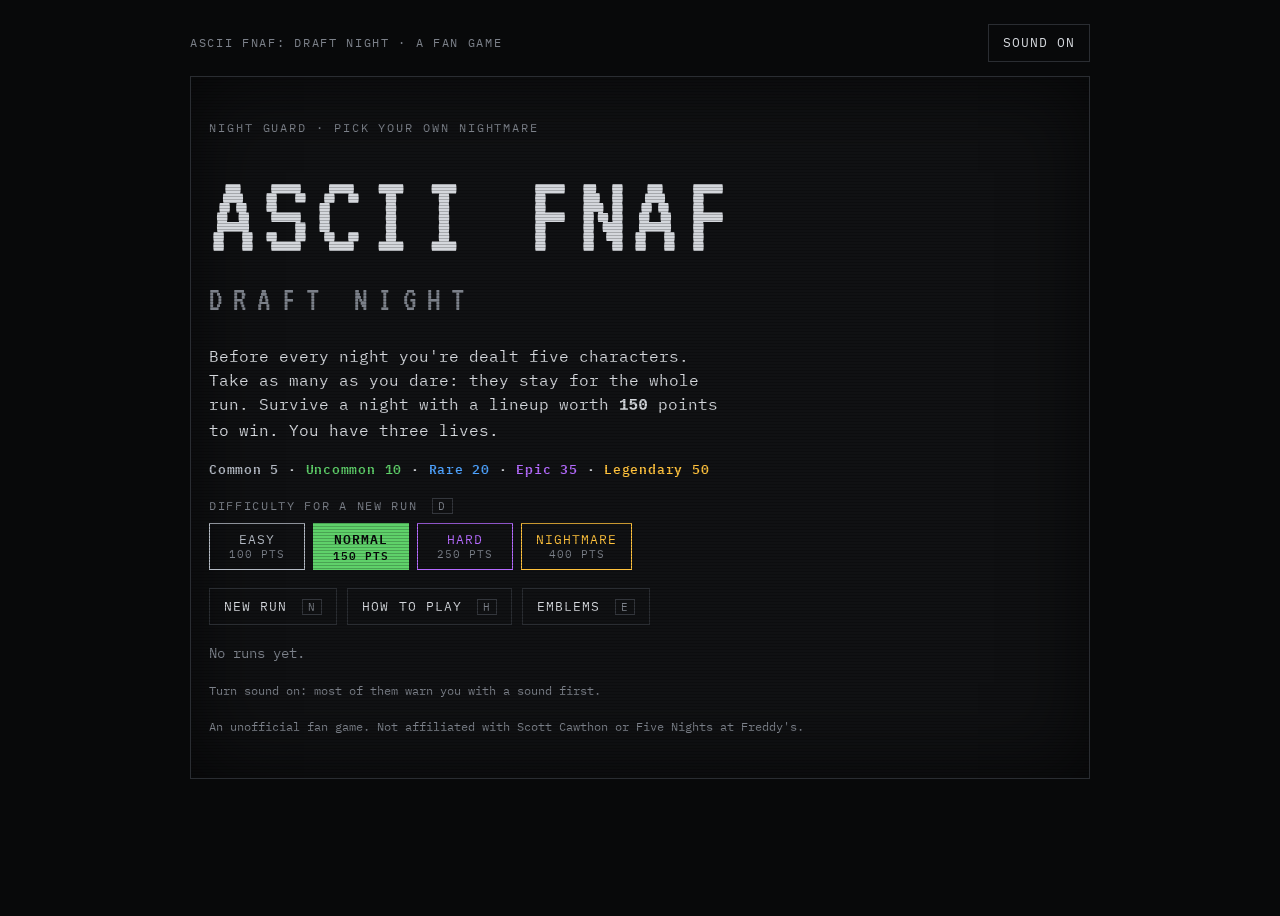
==== commit 595e7431: "Draft Night: completion emblems, 5 new characters, Bounce pot charge-up Completion emblems: winning " ====
--- a/ascii-draft-night/index.html
+++ b/ascii-draft-night/index.html
@@ -20,12 +20,13 @@
   "charset utf-8" makes symbols like ♥ display correctly, and
   "viewport" makes it fit a phone screen.
 
-  The game has four screens, and only one is visible at a time
+  The game has five screens, and only one is visible at a time
   (the others carry the `hidden` attribute):
     #scr-title  title screen (start or continue a run)
     #scr-pick   the pick screen: take characters for your lineup
     #scr-game   the night itself (HUD, office or monitor, controls)
     #scr-win    6 AM: on to the next night, or the run is won
+    #scr-emblems  every character's completion emblems (from the title)
   plus #scare (jumpscare and game over) and #howto ("How to play"),
   which cover the whole window.
   =====================================================================
@@ -60,6 +61,7 @@
         <button id="btnContinue" type="button" class="primary" hidden>Continue run <kbd>Enter</kbd></button>
         <button id="btnNewRun" type="button">New run <kbd>N</kbd></button>
         <button id="btnHowTitle" type="button">How to play <kbd>H</kbd></button>
+        <button id="btnEmblems" type="button">Emblems <kbd>E</kbd></button>
       </div>
       <!-- Your records over every run, filled by renderTitle() in screens.js. -->
       <p class="best" id="recordLine"></p>
@@ -157,10 +159,12 @@
         <div class="heat-glow" id="heatGlow"></div>
         <!-- Bonus characters that sit on your SCREEN, over the office and the monitor alike. render.js
              places them (in percent of the view). Plush babies that climbed up hide the top corners;
-             Bounce pot bounces around (it never catches clicks); Munchie clings on and must be flicked off. -->
+             Bounce pot and Grave weed bounce around (they never catch clicks); Munchie clings on and must be
+             flicked off. -->
         <pre class="art pb-corner left" id="pbCornerL" hidden aria-hidden="true"></pre>
         <pre class="art pb-corner right" id="pbCornerR" hidden aria-hidden="true"></pre>
         <pre class="art bouncepot" id="bouncepot" hidden aria-hidden="true"></pre>
+        <pre class="art bouncepot" id="graveweed" hidden aria-hidden="true"></pre>
         <div class="munchie" id="munchie" hidden role="button" aria-label="Munchie: drag and flick it off"><pre class="art" id="munchieArt"></pre></div>
         <!-- Lolbit's LOL screen: covers the view and blocks clicks under it until you type L O L
              (or tap the three letters). render.js shows it and lights up the letters already typed. -->
@@ -210,10 +214,27 @@
       <p id="winMsg">You made it to morning.</p>
       <div class="mini-roster lineup" id="winLineup"></div>
       <p class="best" id="winRecord"></p>
+      <!-- The emblems this won run just earned (filled by showWin in screens.js). -->
+      <div class="win-emblems" id="winEmblems" hidden></div>
       <div class="menu">
         <button id="btnNext" type="button" class="primary">Pick characters <kbd>Enter</kbd></button>
         <button id="btnNewRunWin" type="button" class="primary">New run <kbd>Enter</kbd></button>
         <button id="btnTitleWin" type="button">Title</button>
+      </div>
+    </section>
+
+    <!-- EMBLEMS: every character, with a medal for each difficulty you've won a run on with them -->
+    <section id="scr-emblems" class="pick" hidden>
+      <p class="eyebrow">Completion emblems</p>
+      <h2>EMBLEMS</h2>
+      <!-- How many you have, filled by renderEmblems() in screens.js. -->
+      <p class="run-status" id="emblemTotal"></p>
+      <p class="keys">Win a run with a character in your lineup to earn its emblem for that difficulty. Point at a character to see how it works.</p>
+      <!-- One group per rarity, filled by renderEmblems(). -->
+      <div id="emblemGroups"></div>
+      <p class="who-box" id="emblemWho" aria-live="polite"></p>
+      <div class="setup-actions">
+        <button id="btnEmblemsBack" type="button" class="primary">Back <kbd>Esc</kbd></button>
       </div>
     </section>
   </div>
@@ -245,6 +266,7 @@
       <li>Your office starts out grey. Every character you take paints one more part of it (the poster, the monitor, the door frames...) in the color of its rarity, so you can see your lineup grow. Each one also paints a camera room: your 1st pick paints CAM 1, your 2nd CAM 2, and so on.</li>
       <li><b>Survive a night with a lineup worth the run's goal or more and you win the run.</b> The goal is set by the difficulty you pick on the title screen before a new run: Easy 100, Normal 150, Hard 250 or Nightmare 400 points.</li>
       <li>You have <b>3 lives</b>. Getting caught (or passing out from the heat) costs one, and you replay that night with the same lineup. Lose all three and the run is over.</li>
+      <li><b>Completion emblems:</b> win a run, and everyone in your lineup earns a medal for that difficulty. Each character has four to collect (Easy, Normal, Hard, Nightmare): they show on the cards, and the title screen's <b>Emblems</b> button (E) lists them all.</li>
     </ul>
     <p class="lab">The office</p>
     <ul>
@@ -273,7 +295,7 @@
         <tr><td>Bonnet's nose, Nightmare Chica's cupcake</td><td>Click them</td></tr>
         <tr><td>Wind the music box</td><td>W or the Wind button while on CAM 6</td></tr>
         <tr><td>Chica's cupcakes</td><td>Click them</td></tr>
-        <tr><td>Hand-unit</td><td>Mash any keys (or tap him) until he falls over</td></tr>
+        <tr><td>Hand-unit</td><td>Mash any keys (or tap his keypad) until he glitches out</td></tr>
         <tr><td>Munchie</td><td>Grab it and flick it off: drag and let go while still moving fast</td></tr>
         <tr><td>Cookie Freddy</td><td>Click his coatings on the Kitchen camera (CAM 9)</td></tr>
         <tr><td>Lolbit's screen</td><td>Type L, O, L (or tap the letters)</td></tr>
--- a/ascii-draft-night/style.css
+++ b/ascii-draft-night/style.css
@@ -59,14 +59,19 @@
   --c-ffx: #f7eef3;   /* Funtime Foxy: white (pink snout and ears, yellow eyes) */
   --c-nfb: #d6a630;   /* Nightmare Fredbear: gold (purple hat and bow tie) */
   /* The bonus characters. */
-  --c-slv: #f2d64b;   /* Salvage sign: a yellow warning sign */
-  --c-wmc: #ff6f8e;   /* Watermelon Chica: watermelon pink (a green rind) */
-  --c-hnd: #9ab3cc;   /* Hand-unit: steel blue-grey (a glowing blue screen) */
-  --c-bpt: #d9774a;   /* Bounce pot: terracotta (a green sprout) */
+  --c-slv: #c8935a;   /* Salvage sign: light wood */
+  --c-wmc: #8fd36a;   /* Watermelon Chica: light rind green (dark green stripes) */
+  --c-hnd: #9ab3cc;   /* Hand-unit: a steel keypad (with a glowing blue screen) */
+  --c-bpt: #c9d84a;   /* Bounce pot: his yellow-green head (an orange pot) */
   --c-mun: #c9cfd8;   /* Munchie: silver all over */
   --c-ckf: #d6a35c;   /* Cookie Freddy: baked cookie (chocolate chips) */
   --c-fen: #c0c8d0;   /* the Flamethrower endo: bare metal (orange flames) */
   --c-pbb: #f3dccf;   /* Plush babies: pale, like Circus Baby (orange pigtails, green eyes) */
+  --c-bb: #f0c48a;    /* BB: his skin (a striped beanie, a red balloon) */
+  --c-mgl: #f2eaf0;   /* Mangle: white (pink ears, grey endo parts) */
+  --c-nbb: #9a86aa;   /* Nightmare BB: a dark, dusky purple (yellow eyes) */
+  --c-nsb: #f2d64b;   /* the Nightmare staff bot: caution yellow */
+  --c-grw: #b083d6;   /* Grave weed: a sickly purple (dark green leaves) */
   --font-display: "VT323", "IBM Plex Mono", ui-monospace, Menlo, Consolas, monospace;
   --font-mono: "IBM Plex Mono", ui-monospace, Menlo, Consolas, monospace;
   /* The size of the ASCII pictures: the office row is 68 characters wide (two 12-wide doors and the
@@ -175,6 +180,8 @@
 .c-slv { color: var(--c-slv); } .c-wmc { color: var(--c-wmc); } .c-hnd { color: var(--c-hnd); }
 .c-bpt { color: var(--c-bpt); } .c-mun { color: var(--c-mun); } .c-ckf { color: var(--c-ckf); }
 .c-fen { color: var(--c-fen); } .c-pbb { color: var(--c-pbb); }
+.c-bb { color: var(--c-bb); } .c-mgl { color: var(--c-mgl); } .c-nbb { color: var(--c-nbb); }
+.c-nsb { color: var(--c-nsb); } .c-grw { color: var(--c-grw); }
 /* Shadow Bonnie is black: a thin white glow outlines each character, or he'd vanish on the dark screen. */
 .c-sbn { text-shadow: 0 0 1px #fff, 0 0 1px #fff, 0 0 2px #fff; }
 /* [class*="c-"] means "any element whose class contains c-": every character's drawing is bold. */
@@ -186,6 +193,7 @@
 .acc-pink { color: #ff4fa3; } .acc-gold { color: #ffc94a; } .acc-sky { color: #9fe3ff; }
 .acc-white { color: #ffffff; text-shadow: 0 0 4px #fff; } .acc-grey { color: #b9c2cc; }
 .acc-dark { color: #3b3f46; }   /* a dark fill, like Munchie's black eyelids */
+.acc-dkgreen { color: #2f7a35; text-shadow: 0 0 2px rgba(143,227,154,.35); }   /* dark green, like Watermelon Chica's stripes */
 .acc-brown { color: #b0682f; text-shadow: 0 0 3px rgba(176,104,47,.5); }   /* chocolate (Cookie Freddy) */
 /* Black parts (hats, bow ties). Black alone would vanish on the dark background, so a thin white glow
    (text-shadow) outlines each character. */
@@ -282,6 +290,13 @@
 .mini-card .pts { color: var(--rc); }
 /* A card just taken on this pick screen (it joins the lineup when the night starts). */
 .mini-card.new { border-style: dashed; }
+/* Completion emblems: four little medals in the difficulty colors. Earned ones are filled (●) and glow;
+   the rest are faint outlines (○). */
+.medals { display: inline-flex; gap: 4px; font-size: 14px; line-height: 1; letter-spacing: 0; }
+.medal { color: var(--rc); opacity: .35; }
+.medal.got { opacity: 1; text-shadow: 0 0 5px var(--rc); }
+.win-emblems { display: flex; flex-direction: column; gap: 8px; }
+#emblemGroups { display: flex; flex-direction: column; gap: 8px; }
 
 /* ---------- game ---------- */
 .hud { display: flex; flex-wrap: wrap; align-items: baseline; justify-content: space-between; gap: 6px 20px; font-variant-numeric: tabular-nums; }
@@ -452,12 +467,20 @@
 .flame.hot { color: #ff4a2a; }
 /* Cookie Freddy's order written on the floor. */
 .order { font-weight: 600; }
-/* Hand-unit wobbling once he's halfway to falling over. */
+/* Hand-unit's keypad shaking once he's halfway to glitching out. */
 .wobble { display: inline-block; animation: wobble .18s linear infinite; }
 @keyframes wobble { 50% { transform: translateX(1px); } }
 /* Bounce pot: drawn over the view, but clicks go straight through it (you dodge it, you don't click it). */
-.bouncepot { position: absolute; z-index: 6; pointer-events: none; font-size: calc(var(--art) * 1.4); text-shadow: 0 0 6px rgba(217,119,74,.6); }
+/* Its text is drawn smaller (0.75) so the 6-row drawing takes up about the same space as the old 4-row one
+   and its hit box stays fair (POT_W, POT_H in game.js). It says "pre.bouncepot", not just ".bouncepot",
+   so it beats the "pre.art" size rule above (the more exact rule wins).  */
+pre.bouncepot { position: absolute; z-index: 6; pointer-events: none; font-size: calc(var(--art) * 0.75); line-height: 1.1; text-shadow: 0 0 6px rgba(201,216,74,.5); }
+/* Grave weed uses the same rules, with a sickly purple glow. */
+pre#graveweed { text-shadow: 0 0 6px rgba(176,131,214,.55); }
 .bouncepot.hit { animation: blink .15s steps(2) infinite; }
+/* Charging up a bounce: a quick side-to-side shake. */
+.bouncepot.charging { animation: pot-shake .1s linear infinite; }
+@keyframes pot-shake { 25% { transform: translateX(-1px); } 75% { transform: translateX(1px); } }
 /* Munchie: clinging to the screen, over everything (even the mask), and it catches the mouse so you can
    grab it. touch-action: none lets a finger drag it on a phone. */
 .munchie { position: absolute; z-index: 7; cursor: grab; touch-action: none; user-select: none; -webkit-user-select: none;
@@ -470,4 +493,4 @@
   background: rgba(8,9,10,.85); padding: 6px 10px; text-shadow: 0 0 8px rgba(243,220,207,.5); }
 .pb-corner.left { left: 0; }
 .pb-corner.right { right: 0; }
-@media (prefers-reduced-motion: reduce) { .wobble, .bouncepot.hit { animation: none; } }
+@media (prefers-reduced-motion: reduce) { .wobble, .bouncepot.hit, .bouncepot.charging { animation: none; } }
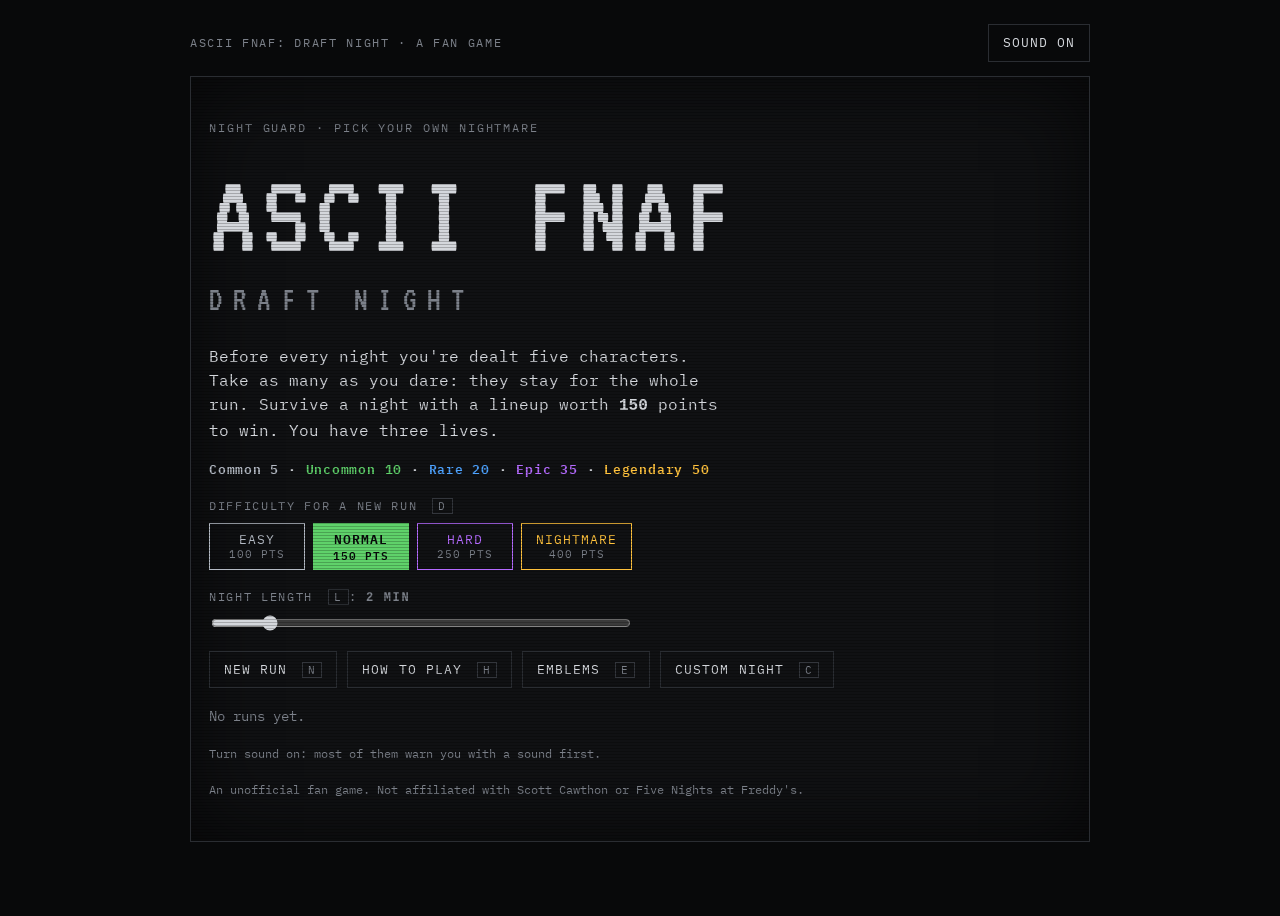
==== commit c0c45733: "Draft Night: night length slider, custom night, Cookie Freddy's order only up front - Night length s" ====
--- a/ascii-draft-night/index.html
+++ b/ascii-draft-night/index.html
@@ -20,13 +20,14 @@
   "charset utf-8" makes symbols like ♥ display correctly, and
   "viewport" makes it fit a phone screen.
 
-  The game has five screens, and only one is visible at a time
+  The game has six screens, and only one is visible at a time
   (the others carry the `hidden` attribute):
     #scr-title  title screen (start or continue a run)
     #scr-pick   the pick screen: take characters for your lineup
     #scr-game   the night itself (HUD, office or monitor, controls)
     #scr-win    6 AM: on to the next night, or the run is won
     #scr-emblems  every character's completion emblems (from the title)
+    #scr-custom  the custom night menu (from the title)
   plus #scare (jumpscare and game over) and #howto ("How to play"),
   which cover the whole window.
   =====================================================================
@@ -57,11 +58,17 @@
         <p class="lab" id="diffLab">Difficulty for a new run <kbd>D</kbd></p>
         <div class="diffs" id="diffs" role="group" aria-labelledby="diffLab"></div>
       </div>
+      <!-- The night length slider (for runs and custom nights): 9 lengths, from 1 minute to 6 hours. -->
+      <div class="len-pick">
+        <label class="lab" for="nightLen">Night length <kbd>L</kbd>: <b id="lenText">2 min</b></label>
+        <input type="range" id="nightLen" min="0" max="8" step="1" value="1">
+      </div>
       <div class="menu">
         <button id="btnContinue" type="button" class="primary" hidden>Continue run <kbd>Enter</kbd></button>
         <button id="btnNewRun" type="button">New run <kbd>N</kbd></button>
         <button id="btnHowTitle" type="button">How to play <kbd>H</kbd></button>
         <button id="btnEmblems" type="button">Emblems <kbd>E</kbd></button>
+        <button id="btnCustom" type="button">Custom night <kbd>C</kbd></button>
       </div>
       <!-- Your records over every run, filled by renderTitle() in screens.js. -->
       <p class="best" id="recordLine"></p>
@@ -98,6 +105,7 @@
         <div class="meter"><span class="lab">POWER</span><b id="pw">100%</b><span class="bars" id="pwbar"></span></div>
         <div class="meter"><span class="lab">HEAT</span><b id="heat">10%</b></div>
         <div class="meter"><span class="lab">USAGE</span><span class="bars" id="usage"></span></div>
+        <div class="meter"><span class="lab">COINS</span><b id="coins">0</b></div>
       </div>
       <!-- Funtime Freddy's lines as subtitles (only on nights with him), filled by render.js. -->
       <p class="subtitle" id="subtitle" hidden></p>
@@ -114,6 +122,7 @@
           <div class="tabs" id="tabs">
             <button type="button" data-tab="cams">Cams <kbd>C</kbd></button>
             <button type="button" data-tab="vents">Vents <kbd>V</kbd></button>
+            <button type="button" data-tab="shop">Shop <kbd>B</kbd></button>
           </div>
           <div class="cam-pane" id="camPane">
             <div class="feed">
@@ -135,12 +144,20 @@
               <button type="button" data-room="whall" style="grid-area:whall">CAM 4<br>West hall<span class="mw"></span></button>
               <span class="you">YOU</span>
               <button type="button" data-room="ehall" style="grid-area:ehall">CAM 5<br>East hall<span class="mw"></span></button>
-              <button type="button" data-room="kitchen" style="grid-area:kitchen">CAM 9 · Kitchen<span class="mw"></span></button>
+              <button type="button" data-room="yardL" style="grid-area:yardl">CAM 9 · Left yard<span class="mw"></span></button>
+              <button type="button" data-room="yardR" style="grid-area:yardr">CAM 10 · Right yard<span class="mw"></span></button>
             </div>
           </div>
           <div class="vent-pane" id="ventPane" hidden>
             <div class="vent-map" id="ventMap"></div>
             <p class="keys" id="ventNote"></p>
+          </div>
+          <!-- Update 3.0: the SHOP. The shopkeeper, your coins, the items, and (for a death coin) who to use it on. -->
+          <div class="shop-pane" id="shopPane" hidden>
+            <pre class="art" id="shopKeeper"></pre>
+            <p class="shop-coins" id="shopCoins"></p>
+            <div class="shop-items" id="shopItems"></div>
+            <div class="shop-pick" id="shopPick" hidden></div>
           </div>
         </div>
         <!-- The flashlight's circle of light; render.js moves it to the pointer. -->
@@ -164,6 +181,8 @@
         <pre class="art pb-corner left" id="pbCornerL" hidden aria-hidden="true"></pre>
         <pre class="art pb-corner right" id="pbCornerR" hidden aria-hidden="true"></pre>
         <pre class="art bouncepot" id="bouncepot" hidden aria-hidden="true"></pre>
+        <!-- Update 3.0: Ghost Freddy drifting across the view (clicks go through him; touching him freezes your pointer). -->
+        <pre class="art ghost" id="ghost" hidden aria-hidden="true"></pre>
         <pre class="art bouncepot" id="graveweed" hidden aria-hidden="true"></pre>
         <div class="munchie" id="munchie" hidden role="button" aria-label="Munchie: drag and flick it off"><pre class="art" id="munchieArt"></pre></div>
         <!-- Lolbit's LOL screen: covers the view and blocks clicks under it until you type L O L
@@ -189,8 +208,9 @@
         <button id="btnFan" type="button"><span>Fan<kbd>E</kbd></span><span class="state" id="stFan">OFF</span></button>
         <!-- Only shown on nights with Springtrap or Circus Baby. -->
         <button id="btnShock" type="button" hidden><span>Shock<kbd>X</kbd></span><span class="state" id="stShock">READY</span></button>
-      </div>
-      <p class="keys hint">Hold F or the right mouse button to shine the flashlight where the mouse points (office, doorways and cameras) · E fan · X shock the camera you're on · C cams · V vents · 1–9 cameras · on VENTS, arrow keys pick a vent and Enter lures it · W: mask in the office, wind on CAM 6 · P pauses · M sound</p>
+        <button id="btnTurn" type="button"><span>Turn<kbd>Shift</kbd></span><span class="state" id="stTurn">FRONT</span></button>
+      </div>
+      <p class="keys hint">Hold F or the right mouse button to shine the flashlight where the mouse points (office, doorways and cameras) · E fan · X shock the camera you're on · C cams · V vents · 1–9 and 0 cameras · Shift turns around · B shop · on VENTS, arrow keys pick a vent and Enter lures it · W: mask in the office, wind on CAM 6 · P pauses · M sound</p>
 
       <div class="overlay" id="pause" hidden>
         <h2>PAUSED</h2>
@@ -220,6 +240,7 @@
         <button id="btnNext" type="button" class="primary">Pick characters <kbd>Enter</kbd></button>
         <button id="btnNewRunWin" type="button" class="primary">New run <kbd>Enter</kbd></button>
         <button id="btnTitleWin" type="button">Title</button>
+        <button id="btnCustomWin" type="button" class="primary" hidden>Custom night menu <kbd>Enter</kbd></button>
       </div>
     </section>
 
@@ -240,6 +261,23 @@
   </div>
 </div>
 
+    <!-- CUSTOM NIGHT: switch any characters on or off and play one night against them (no run, no lives) -->
+    <section id="scr-custom" class="pick" hidden>
+      <p class="eyebrow">Practice · no run, no lives</p>
+      <h2>CUSTOM NIGHT</h2>
+      <!-- How many are on, what they're worth and your best, filled by renderCustom() in screens.js. -->
+      <p class="run-status" id="customStatus"></p>
+      <!-- One group per rarity, filled by renderCustom(). -->
+      <div id="customGroups"></div>
+      <p class="who-box" id="customWho" aria-live="polite"></p>
+      <div class="setup-actions">
+        <button id="btnCustomStart" type="button" class="primary">Start night <kbd>Enter</kbd></button>
+        <button id="btnCustomAll" type="button">Everyone</button>
+        <button id="btnCustomNone" type="button">Nobody</button>
+        <button id="btnCustomBack" type="button">Title <kbd>Esc</kbd></button>
+      </div>
+    </section>
+
 <!-- JUMPSCARE / GAME OVER -->
 <div id="scare" hidden>
   <pre class="art" id="scareArt"></pre>
@@ -251,6 +289,7 @@
       <button id="btnRetry" type="button" class="primary">Retry night <kbd>Enter</kbd></button>
       <button id="btnNewRunLose" type="button" class="primary">New run <kbd>Enter</kbd></button>
       <button id="btnTitleLose" type="button">Title</button>
+      <button id="btnCustomLose" type="button" hidden>Custom night menu</button>
     </div>
   </div>
 </div>
@@ -267,10 +306,11 @@
       <li><b>Survive a night with a lineup worth the run's goal or more and you win the run.</b> The goal is set by the difficulty you pick on the title screen before a new run: Easy 100, Normal 150, Hard 250 or Nightmare 400 points.</li>
       <li>You have <b>3 lives</b>. Getting caught (or passing out from the heat) costs one, and you replay that night with the same lineup. Lose all three and the run is over.</li>
       <li><b>Completion emblems:</b> win a run, and everyone in your lineup earns a medal for that difficulty. Each character has four to collect (Easy, Normal, Hard, Nightmare): they show on the cards, and the title screen's <b>Emblems</b> button (E) lists them all.</li>
+      <li><b>Custom night</b> (C on the title screen): switch on anyone you like and play a single night against them. No lives and no run; it keeps its own best (the most points you've survived).</li>
     </ul>
     <p class="lab">The office</p>
     <ul>
-      <li>Survive from 12 AM to 6 AM. Each hour lasts 20 real seconds, so a night takes 2 minutes.</li>
+      <li>Survive from 12 AM to 6 AM. A night takes 2 minutes unless you change it with the <b>Night length</b> slider on the title screen (1 minute up to 6 hours). Power and heat last the same share of any night; on the 1-hour and 6-hour nights the characters also come less often.</li>
       <li>The monitor, each closed door, the flashlight and the fan each use the same amount of power. The mask and the audio lures are free. If the power runs out, everything shuts off and Freddy finds you in the dark.</li>
       <li>The office <b>heats up</b> all night. Switch the fan on to cool it down; at 100% you pass out.</li>
       <li>The flashlight lights up the area around your mouse pointer (hold F or the right mouse button). It works in the office, in the doorways (only while that door is open) and on the cameras.</li>
@@ -285,8 +325,8 @@
       <table>
         <tr><td>Left / right door</td><td>A / D, or click the door or its button</td></tr>
         <tr><td>Monitor up / down</td><td>Space or S, or the Camera button</td></tr>
-        <tr><td>Cams / vents tab</td><td>C / V, or the tabs on the monitor</td></tr>
-        <tr><td>Pick a camera</td><td>1 to 9, or click a room on the map</td></tr>
+        <tr><td>Cams / vents / shop tab</td><td>C / V / B, or the tabs on the monitor</td></tr>
+        <tr><td>Pick a camera</td><td>1 to 9 and 0, or click a room on the map</td></tr>
         <tr><td>Audio lure</td><td>On the VENTS tab: click a vent, or pick one with the arrow keys and press Enter</td></tr>
         <tr><td>Flashlight</td><td>Hold F or the right mouse button (or hold the Flashlight button) and point with the mouse</td></tr>
         <tr><td>Mask</td><td>W in the office, or the Mask button (not with the monitor up)</td></tr>
@@ -297,7 +337,11 @@
         <tr><td>Chica's cupcakes</td><td>Click them</td></tr>
         <tr><td>Hand-unit</td><td>Mash any keys (or tap his keypad) until he glitches out</td></tr>
         <tr><td>Munchie</td><td>Grab it and flick it off: drag and let go while still moving fast</td></tr>
-        <tr><td>Cookie Freddy</td><td>Click his coatings on the Kitchen camera (CAM 9)</td></tr>
+        <tr><td>Cookie Freddy</td><td>Turn around and click his coatings on the shelf at the back</td></tr>
+        <tr><td>Turn around</td><td>Shift, or the Turn button (not with the monitor up). Turned round you can still use the doors, the mask and the flashlight on the back</td></tr>
+        <tr><td>Shop</td><td>B, or the SHOP tab on the monitor: spend Fazcoins (click coins on the cameras, or send characters away to earn them)</td></tr>
+        <tr><td>Yard cameras</td><td>9 and 0. Hold the flashlight (F) to switch on that yard's own light</td></tr>
+        <tr><td>H.E.L.P.I</td><td>Turned round: type the answer and press Enter</td></tr>
         <tr><td>Lolbit's screen</td><td>Type L, O, L (or tap the letters)</td></tr>
         <tr><td>Pause</td><td>P or Esc</td></tr>
         <tr><td>Sound</td><td>M, or the button at the top</td></tr>
--- a/ascii-draft-night/style.css
+++ b/ascii-draft-night/style.css
@@ -72,6 +72,14 @@
   --c-nbb: #9a86aa;   /* Nightmare BB: a dark, dusky purple (yellow eyes) */
   --c-nsb: #f2d64b;   /* the Nightmare staff bot: caution yellow */
   --c-grw: #b083d6;   /* Grave weed: a sickly purple (dark green leaves) */
+  --c-fch: #ff9ec8;   /* Funtime Chica: pink */
+  --c-gfr: #c8d8ff;   /* Ghost Freddy: a ghostly pale blue */
+  --c-rsb: #7aa7ff;   /* Rockstar Bonnie: blue (a purple guitar) */
+  --c-hlp: #ddd3c8;   /* Nightmare Helpy: dirty white */
+  --c-hpi: #7ee0d0;   /* H.E.L.P.I: a tablet screen glow */
+  --c-twf: #a6adb6;   /* Twisted Wolf: grey */
+  --c-dbr: #8fbf6a;   /* Dreadbear: monster green */
+  --c-tfx: #d9844a;   /* Twisted Foxy: rusty orange */
   --font-display: "VT323", "IBM Plex Mono", ui-monospace, Menlo, Consolas, monospace;
   --font-mono: "IBM Plex Mono", ui-monospace, Menlo, Consolas, monospace;
   /* The size of the ASCII pictures: the office row is 68 characters wide (two 12-wide doors and the
@@ -114,6 +122,7 @@
 }
 /* The faint horizontal "scanlines" of an old monitor: a see-through stripe pattern laid on top. */
 .monitor::after {
+  will-change: transform;   /* its own layer, so the scanlines aren't repainted whenever something under them changes */
   content: "";
   position: absolute; inset: 0;
   pointer-events: none;
@@ -182,6 +191,8 @@
 .c-fen { color: var(--c-fen); } .c-pbb { color: var(--c-pbb); }
 .c-bb { color: var(--c-bb); } .c-mgl { color: var(--c-mgl); } .c-nbb { color: var(--c-nbb); }
 .c-nsb { color: var(--c-nsb); } .c-grw { color: var(--c-grw); }
+.c-fch { color: var(--c-fch); } .c-gfr { color: var(--c-gfr); } .c-rsb { color: var(--c-rsb); } .c-hlp { color: var(--c-hlp); }
+.c-hpi { color: var(--c-hpi); } .c-twf { color: var(--c-twf); } .c-dbr { color: var(--c-dbr); } .c-tfx { color: var(--c-tfx); }
 /* Shadow Bonnie is black: a thin white glow outlines each character, or he'd vanish on the dark screen. */
 .c-sbn { text-shadow: 0 0 1px #fff, 0 0 1px #fff, 0 0 2px #fff; }
 /* [class*="c-"] means "any element whose class contains c-": every character's drawing is bold. */
@@ -318,11 +329,13 @@
 .office.dark { color: var(--faint); }
 .office.dark .door, .office.dark .dim, .office.dark .fan, .office.dark .glass, .office.dark .paint { color: #16181b; text-shadow: none; }
 
-/* The flashlight: a soft circle of light centred on the pointer (--x and --y, set by render.js).
+/* The flashlight: a soft circle of light centred on the pointer. It's a 140px circle that render.js slides
+   to the pointer with a transform (cheap: the browser just moves the picture of it, nothing is redrawn).
    radial-gradient draws a circle that's bright in the middle and fades out to nothing.
    pointer-events: none lets clicks pass straight through it. */
-.beam { position: absolute; inset: 0; pointer-events: none; z-index: 1; mix-blend-mode: screen;
-  background: radial-gradient(circle 70px at var(--x) var(--y), rgba(255,248,215,.32), rgba(255,248,215,.12) 60%, transparent 100%); }
+.beam { position: absolute; left: 0; top: 0; width: 140px; height: 140px; border-radius: 50%; pointer-events: none; z-index: 1;
+  mix-blend-mode: screen; will-change: transform;
+  background: radial-gradient(circle 70px at 50% 50%, rgba(255,248,215,.32), rgba(255,248,215,.12) 60%, transparent 100%); }
 /* The heat: a red glow rising from the bottom of the view. render.js sets its opacity (0 = invisible). */
 .heat-glow { position: absolute; inset: 0; pointer-events: none; z-index: 1; opacity: 0;
   background: radial-gradient(ellipse at 50% 100%, rgba(255,74,36,.55), rgba(255,74,36,.15) 60%, transparent 90%); }
@@ -375,7 +388,7 @@
 .map {
   display: grid;
   grid-template-columns: repeat(3, minmax(0, 1fr));
-  grid-template-areas: "prize stage parts" "cove dining audit" "whall you ehall" "kitchen kitchen kitchen";
+  grid-template-areas: "prize stage parts" "cove dining audit" "whall you ehall" "yardl . yardr";
   gap: 6px;
   width: min(270px, 100%);
   align-self: center;
@@ -474,16 +487,17 @@
 /* Its text is drawn smaller (0.75) so the 6-row drawing takes up about the same space as the old 4-row one
    and its hit box stays fair (POT_W, POT_H in game.js). It says "pre.bouncepot", not just ".bouncepot",
    so it beats the "pre.art" size rule above (the more exact rule wins).  */
-pre.bouncepot { position: absolute; z-index: 6; pointer-events: none; font-size: calc(var(--art) * 0.75); line-height: 1.1; text-shadow: 0 0 6px rgba(201,216,74,.5); }
+pre.bouncepot { position: absolute; left: 0; top: 0; will-change: transform; z-index: 6; pointer-events: none; font-size: calc(var(--art) * 0.75); line-height: 1.1; text-shadow: 0 0 6px rgba(201,216,74,.5); }
 /* Grave weed uses the same rules, with a sickly purple glow. */
 pre#graveweed { text-shadow: 0 0 6px rgba(176,131,214,.55); }
 .bouncepot.hit { animation: blink .15s steps(2) infinite; }
 /* Charging up a bounce: a quick side-to-side shake. */
 .bouncepot.charging { animation: pot-shake .1s linear infinite; }
-@keyframes pot-shake { 25% { transform: translateX(-1px); } 75% { transform: translateX(1px); } }
+/* (It shakes with `translate`, not `transform`, which render.js uses to place it: the two add up.) */
+@keyframes pot-shake { 25% { translate: -1px 0; } 75% { translate: 1px 0; } }
 /* Munchie: clinging to the screen, over everything (even the mask), and it catches the mouse so you can
    grab it. touch-action: none lets a finger drag it on a phone. */
-.munchie { position: absolute; z-index: 7; cursor: grab; touch-action: none; user-select: none; -webkit-user-select: none;
+.munchie { position: absolute; left: 0; top: 0; will-change: transform; z-index: 7; cursor: grab; touch-action: none; user-select: none; -webkit-user-select: none;
   background: rgba(8,9,10,.6); padding: 4px; border: 1px dashed var(--c-mun); }
 .munchie:active { cursor: grabbing; }
 .munchie pre { font-size: calc(var(--art) * 1.5); text-shadow: 0 0 6px var(--c-mun); }
@@ -494,3 +508,41 @@
 .pb-corner.left { left: 0; }
 .pb-corner.right { right: 0; }
 @media (prefers-reduced-motion: reduce) { .wobble, .bouncepot.hit, .bouncepot.charging { animation: none; } }
+
+/* =====================================================================
+   Update 3.0: the back of the office, the yard cameras, the shop, Ghost Freddy and Fazcoins.
+   ===================================================================== */
+/* The yards are dark until their camera light is on: then everything shows in a cold, bright light. */
+.yard { color: #2c3036; }
+.yard.lit { color: #c9d6e0; text-shadow: 0 0 4px rgba(201,214,224,.35); }
+.yard-frame { color: var(--dim); }
+/* Twisted Wolf is hard to see out there, even in the light. */
+.faint { opacity: .35; }
+/* A Fazcoin lying on a camera, and the coin counter. */
+.coin { color: #ffc94a; text-shadow: 0 0 6px rgba(255,201,74,.7); font-weight: 600; }
+#coins { color: #ffc94a; }
+/* The shop tab: the shopkeeper on the left, the items beside him. */
+.shop-pane { display: grid; grid-template-columns: auto 1fr; gap: 10px 16px; align-items: start; width: 100%; }
+.shop-pane #shopKeeper { grid-row: span 3; font-size: calc(var(--art) * 1.2); }
+.shop-coins { margin: 0; }
+.shop-items { display: grid; grid-template-columns: repeat(auto-fit, minmax(150px, 1fr)); gap: 8px; }
+.shop-item { display: flex; flex-direction: column; gap: 3px; align-items: flex-start; text-align: left; text-transform: none; }
+.shop-item .price { color: #ffc94a; font-size: 12px; }
+.shop-item small { color: var(--dim); font-size: 11px; line-height: 1.35; letter-spacing: 0; }
+.shop-item.cant { opacity: .45; }
+.shop-item.on { border-color: #ffc94a; }
+.shop-pick { display: flex; flex-wrap: wrap; gap: 6px; align-items: center; }
+.shop-pick .lab { width: 100%; margin: 0; }
+@media (max-width: 640px) { .shop-pane { grid-template-columns: 1fr; } .shop-pane #shopKeeper { grid-row: auto; } }
+/* Ghost Freddy: see-through, drifting over the view; clicks go straight through him. */
+pre.ghost { position: absolute; left: 0; top: 0; will-change: transform; z-index: 6; pointer-events: none; opacity: .55; text-shadow: 0 0 10px #c8d8ff; }
+/* Your pointer, frozen by Ghost Freddy. */
+.viewport.frozen { cursor: not-allowed; }
+
+/* ---------- the night length slider and the custom night menu (2026-11-27) ---------- */
+.len-pick { display: flex; flex-direction: column; gap: 6px; max-width: 420px; }
+.len-pick input[type="range"] { width: 100%; accent-color: var(--fg); }
+/* Custom night cards: the ones switched on are lit up and outlined; the rest are faded. */
+.mini-card.pickable { cursor: pointer; opacity: .4; }
+.mini-card.pickable.on { opacity: 1; box-shadow: inset 0 0 0 1px var(--rc); }
+#customGroups { display: flex; flex-direction: column; gap: 8px; }
